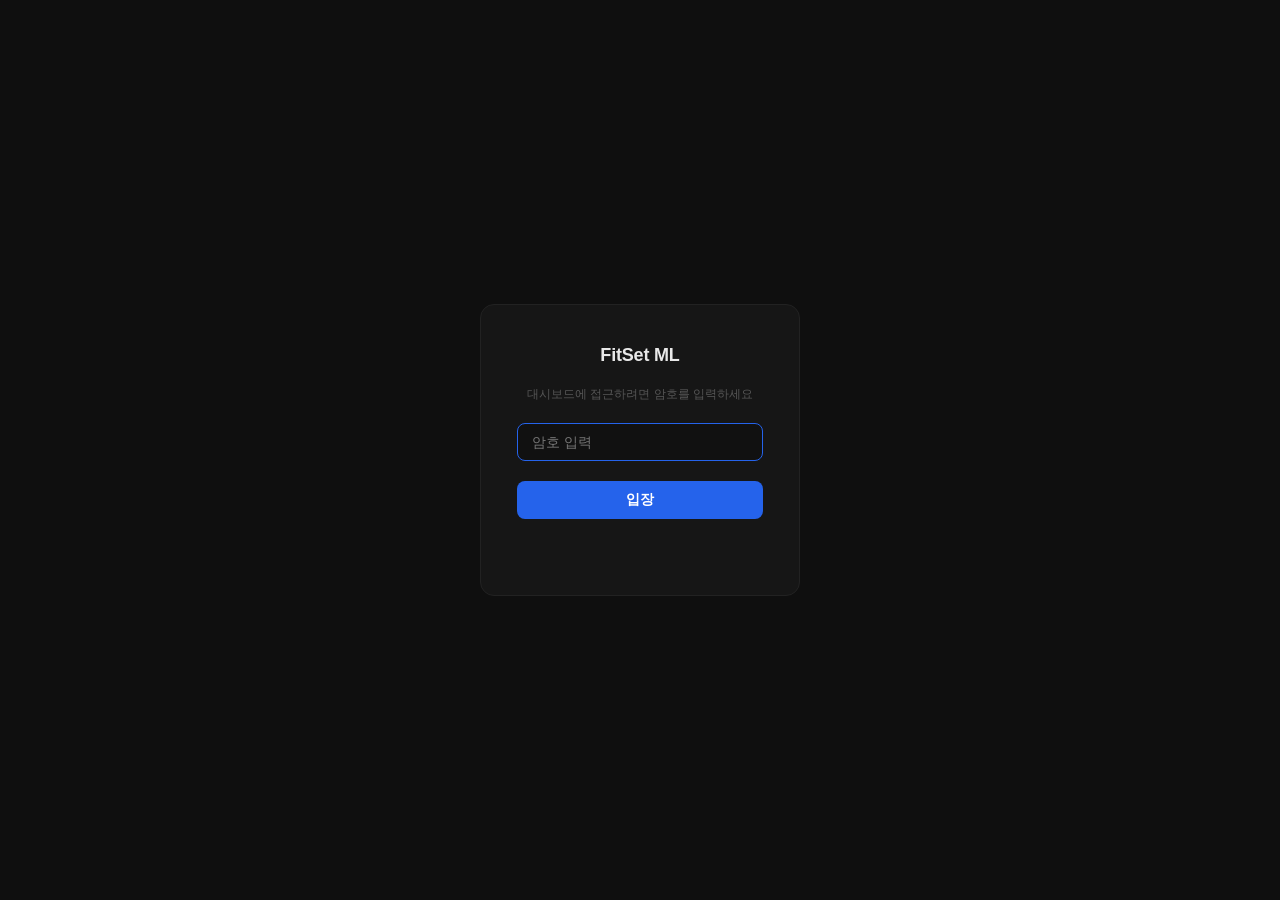
==== static/index.html @ 455b3939 "fix(dashboard): MLflow URL 하드코딩 제거 + 학습 run 딥링크 정확화 (#15) - static/index.html: localhost:5001 하드코딩 →" ====
<!DOCTYPE html>
<html lang="ko">
<head>
  <meta charset="UTF-8" />
  <meta name="viewport" content="width=device-width, initial-scale=1.0" />
  <title>FitSet ML Dashboard</title>
  <style>
    * { box-sizing: border-box; margin: 0; padding: 0; }
    body { font-family: -apple-system, BlinkMacSystemFont, "Segoe UI", sans-serif; background: #0f0f0f; color: #e8e8e8; min-height: 100vh; }

    /* ── 잠금 화면 ── */
    #lockScreen {
      display: flex; align-items: center; justify-content: center;
      min-height: 100vh;
    }
    .lock-card {
      background: #161616; border: 1px solid #222; border-radius: 14px;
      padding: 40px 36px; width: 320px; display: flex; flex-direction: column; gap: 20px;
    }
    .lock-card h2 { font-size: 18px; font-weight: 700; text-align: center; letter-spacing: -.01em; }
    .lock-card p { font-size: 12px; color: #555; text-align: center; }
    .lock-input {
      padding: 10px 14px; background: #111; border: 1px solid #2a2a2a;
      border-radius: 8px; color: #e8e8e8; font-size: 14px; outline: none; width: 100%;
      transition: border-color .12s;
    }
    .lock-input:focus { border-color: #2563eb; }
    .lock-input.error { border-color: #ef4444; animation: shake .25s; }
    @keyframes shake {
      0%,100% { transform: translateX(0); }
      25%      { transform: translateX(-6px); }
      75%      { transform: translateX(6px); }
    }
    .lock-btn {
      padding: 10px; border-radius: 8px; border: none; cursor: pointer;
      background: #2563eb; color: #fff; font-size: 14px; font-weight: 600;
      transition: background .12s; width: 100%;
    }
    .lock-btn:hover { background: #1d4ed8; }
    .lock-error { font-size: 12px; color: #f87171; text-align: center; min-height: 16px; }

    /* ── 메인 ── */
    #appView { display: none; }

    header { padding: 16px 32px; border-bottom: 1px solid #222; display: flex; align-items: center; gap: 16px; }
    header h1 { font-size: 17px; font-weight: 600; }
    .platform-tabs { display: flex; gap: 6px; }
    .platform-tabs button { padding: 5px 14px; border-radius: 6px; border: 1px solid #333; background: transparent; color: #aaa; cursor: pointer; font-size: 13px; }
    .platform-tabs button.active { background: #2563eb; border-color: #2563eb; color: #fff; }
    .mlflow-btn { margin-left: auto; display: flex; align-items: center; gap: 8px; padding: 7px 16px; border-radius: 7px; border: 1px solid #2a2a2a; background: #161616; color: #60a5fa; font-size: 13px; font-weight: 500; text-decoration: none; transition: border-color .12s; }
    .mlflow-btn:hover { border-color: #60a5fa; }
    .mlflow-btn svg { width: 14px; height: 14px; flex-shrink: 0; }

    #mainView { display: grid; grid-template-columns: 1fr 360px; gap: 24px; padding: 24px 32px; max-width: 1400px; }
    section { background: #161616; border: 1px solid #222; border-radius: 10px; padding: 20px; }
    section h2 { font-size: 13px; font-weight: 600; color: #777; margin-bottom: 14px; text-transform: uppercase; letter-spacing: .05em; }
    .file-list { max-height: 500px; overflow-y: auto; display: flex; flex-direction: column; gap: 5px; }
    .file-item { display: flex; align-items: center; gap: 10px; padding: 7px 10px; border-radius: 6px; background: #1a1a1a; border: 1px solid #2a2a2a; cursor: pointer; transition: border-color .12s; }
    .file-item:hover { border-color: #444; }
    .file-item.selected { border-color: #2563eb; background: #0f1d3a; }
    .file-item input[type=checkbox] { accent-color: #2563eb; width: 14px; height: 14px; flex-shrink: 0; }
    .badge { font-size: 11px; padding: 2px 7px; border-radius: 99px; background: #222; color: #888; white-space: nowrap; }
    .badge.trained { background: #14532d; color: #4ade80; }
    .file-name { font-size: 13px; flex: 1; white-space: nowrap; overflow: hidden; text-overflow: ellipsis; }
    .select-count { font-size: 12px; color: #60a5fa; margin-bottom: 8px; }
    .sidebar { display: flex; flex-direction: column; gap: 14px; }
    .form-group { display: flex; flex-direction: column; gap: 5px; }
    .form-group label { font-size: 11px; color: #777; text-transform: uppercase; letter-spacing: .04em; }
    .form-group input { padding: 8px 11px; background: #111; border: 1px solid #2a2a2a; border-radius: 6px; color: #e8e8e8; font-size: 13px; outline: none; }
    .form-group input:focus { border-color: #2563eb; }
    .btn { padding: 9px 14px; border-radius: 7px; border: none; cursor: pointer; font-size: 13px; font-weight: 600; transition: opacity .12s; }
    .btn:disabled { opacity: .35; cursor: default; }
    .btn-primary { background: #2563eb; color: #fff; }
    .btn-primary:hover:not(:disabled) { background: #1d4ed8; }
    .btn-secondary { background: #1a1a1a; border: 1px solid #333; color: #ccc; }
    .btn-secondary:hover:not(:disabled) { border-color: #555; }
    .btn-success { background: #14532d; color: #4ade80; border: 1px solid #166534; }
    .btn-success:hover:not(:disabled) { background: #166534; }
    .progress-box { display: none; background: #0a0a0a; border: 1px solid #222; border-radius: 8px; padding: 14px; }
    .progress-box.visible { display: block; }
    .progress-label { font-size: 12px; color: #888; margin-bottom: 8px; }
    .progress-bar-track { background: #1a1a1a; border-radius: 99px; height: 5px; }
    .progress-bar-fill { background: #2563eb; border-radius: 99px; height: 5px; transition: width .4s; }
    .metrics-grid { display: grid; grid-template-columns: 1fr 1fr; gap: 6px; margin-top: 10px; }
    .metric-box { background: #111; border-radius: 6px; padding: 8px 10px; }
    .metric-box .lbl { font-size: 10px; color: #555; text-transform: uppercase; }
    .metric-box .val { font-size: 16px; font-weight: 700; color: #e8e8e8; margin-top: 1px; }
    .run-link { display: flex; align-items: center; gap: 6px; font-size: 12px; color: #60a5fa; text-decoration: none; margin-top: 10px; padding: 7px 10px; border-radius: 6px; border: 1px solid #1e3a5f; background: #0a1a2e; }
    .run-link:hover { border-color: #60a5fa; }
    .empty { color: #3a3a3a; font-size: 13px; text-align: center; padding: 20px 0; }
  </style>
</head>
<body>

<!-- 잠금 화면 -->
<div id="lockScreen">
  <div class="lock-card">
    <h2>FitSet ML</h2>
    <p>대시보드에 접근하려면 암호를 입력하세요</p>
    <input class="lock-input" id="lockInput" type="password" placeholder="암호 입력"
      onkeydown="if(event.key==='Enter')unlock()" autofocus />
    <button class="lock-btn" onclick="unlock()">입장</button>
    <div class="lock-error" id="lockError"></div>
  </div>
</div>

<!-- 메인 앱 -->
<div id="appView">
  <header>
    <h1>FitSet ML</h1>
    <div class="platform-tabs">
      <button class="active" onclick="setPlatform('ios')">iOS</button>
      <button onclick="setPlatform('android')">Android</button>
    </div>
    <a class="mlflow-btn" id="mlflowHomeBtn" href="#" target="_blank">
      <svg viewBox="0 0 24 24" fill="none" stroke="currentColor" stroke-width="2"><polyline points="22 12 18 12 15 21 9 3 6 12 2 12"/></svg>
      실험 비교 · MLflow
    </a>
  </header>

  <div id="mainView">
    <section>
      <h2>학습 데이터</h2>
      <p class="select-count" id="selectCount">0개 선택됨</p>
      <div class="file-list" id="fileList"><p class="empty">로딩 중...</p></div>
    </section>

    <div class="sidebar">
      <section>
        <h2>학습 설정</h2>
        <div class="form-group">
          <label>Epochs</label>
          <input type="number" id="epochs" value="200" min="1" max="1000" />
        </div>
        <div class="form-group" style="margin-top:10px">
          <label>Learning Rate</label>
          <input type="text" id="lr" value="0.001" />
        </div>
        <div style="display:flex;gap:8px;margin-top:14px">
          <button class="btn btn-primary" id="trainBtn" onclick="startTrain()" style="flex:1">학습 시작</button>
          <button class="btn btn-secondary" onclick="loadFiles()">↻</button>
        </div>
      </section>

      <section>
        <h2>진행 상황</h2>
        <div class="progress-box" id="progressBox">
          <div class="progress-label" id="progressLabel"></div>
          <div class="progress-bar-track"><div class="progress-bar-fill" id="progressFill" style="width:0%"></div></div>
          <div class="metrics-grid" id="metricsGrid"></div>
          <a class="run-link" id="mlflowRunLink" href="#" target="_blank" style="display:none">
            <svg viewBox="0 0 24 24" fill="none" stroke="currentColor" stroke-width="2" style="width:13px;height:13px"><polyline points="22 12 18 12 15 21 9 3 6 12 2 12"/></svg>
            MLflow에서 이 run 보기 →
          </a>
        </div>
        <div id="noProgress" class="empty">학습 이력 없음</div>
      </section>

      <section>
        <h2>배포된 모델</h2>
        <div id="modelInfo"><p class="empty">로딩 중...</p></div>
        <button class="btn btn-success" id="deployBtn" onclick="deployModel()" style="width:100%;margin-top:12px;display:none">이 버전 배포</button>
      </section>
    </div>
  </div>
</div>

<script>
// 대시보드가 열린 호스트 기준으로 같은 서버의 MLflow(:5001)를 가리킨다 (IP/도메인 바뀌어도 자동).
const MLFLOW = location.protocol + '//' + location.hostname + ':5001';
document.getElementById('mlflowHomeBtn').href = MLFLOW;
const PASSWORD = '열려라 참깨';

function unlock() {
  const input = document.getElementById('lockInput');
  const errEl = document.getElementById('lockError');
  if (input.value === PASSWORD) {
    document.getElementById('lockScreen').style.display = 'none';
    document.getElementById('appView').style.display = 'block';
    loadFiles();
    loadModelInfo();
  } else {
    errEl.textContent = '암호가 틀렸습니다';
    input.classList.add('error');
    input.value = '';
    setTimeout(() => { input.classList.remove('error'); errEl.textContent = ''; }, 1000);
  }
}

let platform = 'ios';
let selectedFiles = new Set();
let pollTimer = null;
let currentJobId = null;
let lastVersion = null;

function setPlatform(p) {
  platform = p;
  document.querySelectorAll('.platform-tabs button').forEach(b =>
    b.classList.toggle('active', b.textContent.toLowerCase() === p));
  selectedFiles.clear();
  clearPoll();
  loadFiles();
  loadModelInfo();
}

async function api(method, path, body) {
  const res = await fetch(`/api/v1/${platform}${path}`, {
    method,
    headers: body ? { 'Content-Type': 'application/json' } : {},
    body: body ? JSON.stringify(body) : undefined,
  });
  const data = await res.json();
  if (!res.ok) throw new Error(data.detail || JSON.stringify(data));
  return data;
}

async function loadFiles() {
  const el = document.getElementById('fileList');
  el.innerHTML = '<p class="empty">로딩 중...</p>';
  try {
    const { data } = await api('GET', '/data');
    if (!data.files.length) { el.innerHTML = '<p class="empty">CSV 파일이 없습니다</p>'; return; }
    el.innerHTML = data.files.map(f => `
      <div class="file-item ${selectedFiles.has(f.filename) ? 'selected' : ''}" onclick="toggleFile(this,'${f.filename}')">
        <input type="checkbox" ${selectedFiles.has(f.filename) ? 'checked' : ''} onclick="event.stopPropagation();toggleFile(this.closest('.file-item'),'${f.filename}')"/>
        <span class="file-name">${f.filename}</span>
        <span class="badge">${f.class}</span>
        ${f.trainedInVersion ? `<span class="badge trained">${f.trainedInVersion}</span>` : ''}
      </div>`).join('');
    updateSelectCount();
  } catch(e) { el.innerHTML = `<p class="empty" style="color:#f87171">${e.message}</p>`; }
}

function toggleFile(el, name) {
  if (selectedFiles.has(name)) { selectedFiles.delete(name); el.classList.remove('selected'); el.querySelector('input').checked = false; }
  else { selectedFiles.add(name); el.classList.add('selected'); el.querySelector('input').checked = true; }
  updateSelectCount();
}
function updateSelectCount() {
  document.getElementById('selectCount').textContent = `${selectedFiles.size}개 선택됨`;
}

async function startTrain() {
  if (!selectedFiles.size) { alert('파일을 1개 이상 선택하세요'); return; }
  const btn = document.getElementById('trainBtn');
  btn.disabled = true;
  try {
    const { data } = await api('POST', '/train', {
      files: [...selectedFiles],
      epochs: parseInt(document.getElementById('epochs').value),
      lr: parseFloat(document.getElementById('lr').value),
    });
    currentJobId = data.jobId;
    lastVersion = data.version;
    showProgress(data.version, data.totalEpochs);
    pollStatus();
  } catch(e) { alert(e.message); btn.disabled = false; }
}

function showProgress(version, total) {
  document.getElementById('progressBox').classList.add('visible');
  document.getElementById('noProgress').style.display = 'none';
  document.getElementById('progressLabel').innerHTML = `<b>${version}</b> 학습 중...`;
  document.getElementById('progressFill').style.width = '0%';
  document.getElementById('metricsGrid').innerHTML = '';
  document.getElementById('mlflowRunLink').style.display = 'none';
}

function pollStatus() {
  clearPoll();
  pollTimer = setInterval(async () => {
    try {
      const { data } = await api('GET', `/train/status?jobId=${currentJobId}`);
      const { status, experimentId, epoch, totalEpochs, trainLoss, valLoss, valAccuracy } = data;
      const pct = totalEpochs ? Math.round((epoch / totalEpochs) * 100) : 0;
      document.getElementById('progressFill').style.width = pct + '%';
      document.getElementById('progressLabel').innerHTML =
        `<b>${lastVersion}</b> ${status === 'running' ? `epoch ${epoch}/${totalEpochs}` : status}`;
      document.getElementById('metricsGrid').innerHTML = [
        ['Train Loss', trainLoss?.toFixed(4) ?? '-'],
        ['Val Loss',   valLoss?.toFixed(4)   ?? '-'],
        ['Val Acc',    valAccuracy ? (valAccuracy * 100).toFixed(1) + '%' : '-'],
        ['진행',        pct + '%'],
      ].map(([l,v]) => `<div class="metric-box"><div class="lbl">${l}</div><div class="val">${v}</div></div>`).join('');

      const link = document.getElementById('mlflowRunLink');
      // MLflow 3.x run URL: /#/experiments/{experimentId}/runs/{runId}
      link.href = experimentId
        ? `${MLFLOW}/#/experiments/${experimentId}/runs/${currentJobId}`
        : `${MLFLOW}/#/experiments/0/runs/${currentJobId}`;
      link.style.display = 'flex';

      if (status === 'completed' || status === 'failed') {
        clearPoll();
        document.getElementById('trainBtn').disabled = false;
        if (status === 'completed') {
          document.getElementById('deployBtn').dataset.version = lastVersion;
          document.getElementById('deployBtn').style.removeProperty('display');
          loadFiles();
        }
      }
    } catch(e) { console.error(e); }
  }, 3000);
}
function clearPoll() { if (pollTimer) { clearInterval(pollTimer); pollTimer = null; } }

async function deployModel() {
  const version = document.getElementById('deployBtn').dataset.version;
  if (!confirm(`${version} 배포하시겠습니까?`)) return;
  try { await api('POST', '/deploy', { version }); alert('배포 완료!'); loadModelInfo(); }
  catch(e) { alert(e.message); }
}

async function loadModelInfo() {
  const el = document.getElementById('modelInfo');
  try {
    const { data } = await api('GET', '/model/latest');
    el.innerHTML = `
      <div style="display:flex;flex-direction:column;gap:8px">
        <div style="display:flex;justify-content:space-between;font-size:13px">
          <span style="color:#666">버전</span><span style="font-weight:600">${data.latestVersion}</span>
        </div>
        <div style="font-size:11px;color:#444;word-break:break-all">${data.modelUrl}</div>
      </div>`;
  } catch(e) {
    el.innerHTML = `<p class="empty">${e.message.includes('404') ? '배포된 모델 없음' : e.message}</p>`;
  }
}
</script>
</body>
</html>
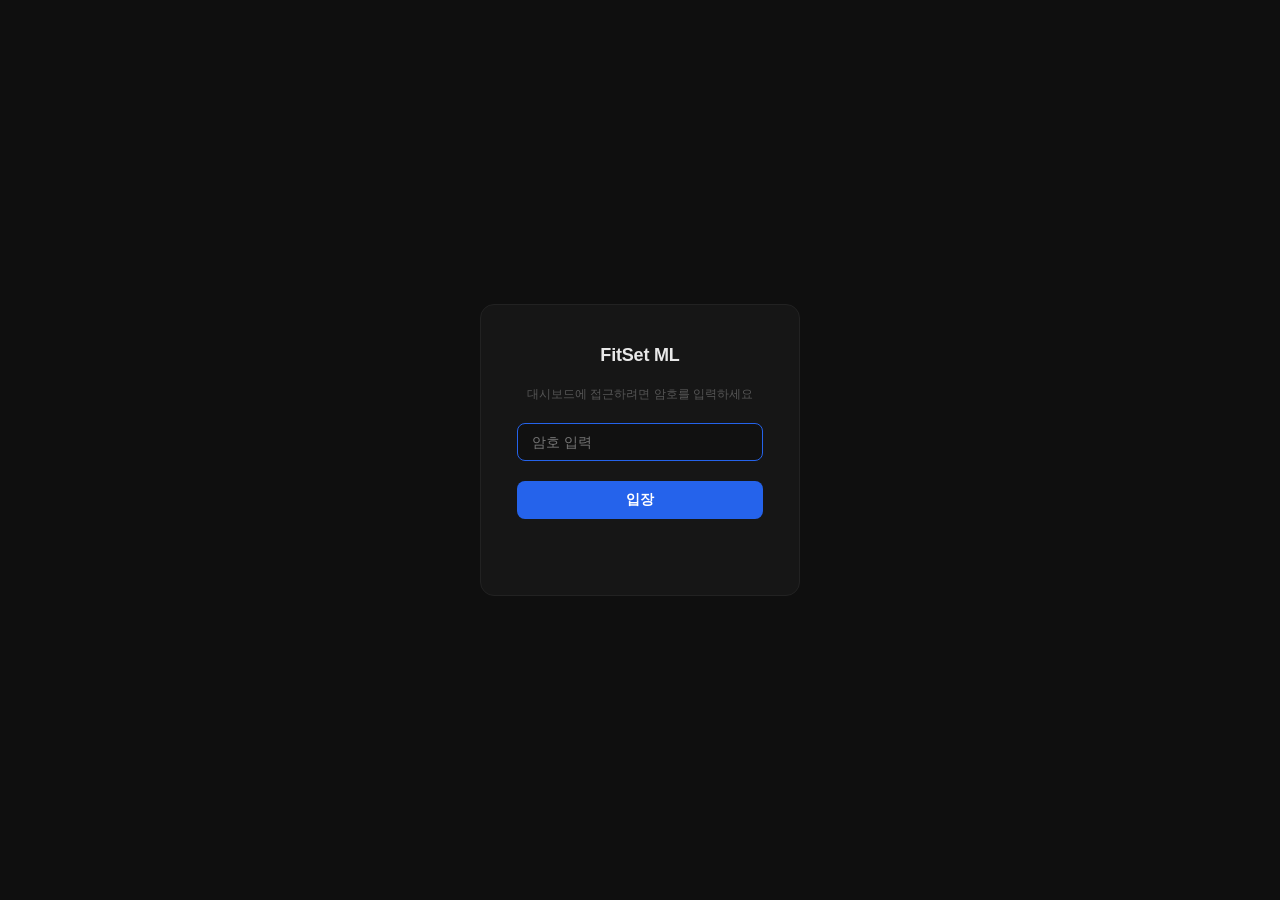
==== commit 18ea510e: "종목 9개 확장 + 도메인 슬라이스 리팩토링 + 대시보드 배포·버전분포 UI (#26) * fix(deploy): CPU 전용 torch로 전환 + 빌드 실패 가드(set -e) " ====
--- a/static/index.html
+++ b/static/index.html
@@ -63,6 +63,11 @@
     .badge.trained { background: #14532d; color: #4ade80; }
     .file-name { font-size: 13px; flex: 1; white-space: nowrap; overflow: hidden; text-overflow: ellipsis; }
     .select-count { font-size: 12px; color: #60a5fa; margin-bottom: 8px; }
+    .list-toolbar { display: flex; align-items: center; gap: 12px; margin-bottom: 10px; }
+    .class-filter { padding: 6px 10px; background: #111; border: 1px solid #2a2a2a; border-radius: 6px; color: #e8e8e8; font-size: 12px; outline: none; }
+    .class-filter:focus { border-color: #2563eb; }
+    .select-all { display: flex; align-items: center; gap: 6px; font-size: 12px; color: #aaa; cursor: pointer; user-select: none; margin-left: auto; }
+    .select-all input[type=checkbox] { accent-color: #2563eb; width: 14px; height: 14px; }
     .sidebar { display: flex; flex-direction: column; gap: 14px; }
     .form-group { display: flex; flex-direction: column; gap: 5px; }
     .form-group label { font-size: 11px; color: #777; text-transform: uppercase; letter-spacing: .04em; }
@@ -88,6 +93,26 @@
     .run-link { display: flex; align-items: center; gap: 6px; font-size: 12px; color: #60a5fa; text-decoration: none; margin-top: 10px; padding: 7px 10px; border-radius: 6px; border: 1px solid #1e3a5f; background: #0a1a2e; }
     .run-link:hover { border-color: #60a5fa; }
     .empty { color: #3a3a3a; font-size: 13px; text-align: center; padding: 20px 0; }
+
+    /* ── 학습 이력 테이블 ── */
+    .runs-table { width: 100%; border-collapse: collapse; font-size: 12px; }
+    .runs-table th { text-align: left; color: #555; font-weight: 500; padding: 6px 8px; border-bottom: 1px solid #222; text-transform: uppercase; font-size: 10px; letter-spacing: .04em; }
+    .runs-table td { padding: 7px 8px; border-bottom: 1px solid #1c1c1c; white-space: nowrap; }
+    .runs-table tr:hover td { background: #1a1a1a; }
+    .badge.deployed { background: #1e3a5f; color: #60a5fa; }
+    .badge.best { background: #422006; color: #fbbf24; }
+    .badge.failed { background: #450a0a; color: #f87171; }
+    .btn-deploy-row { padding: 3px 10px; font-size: 11px; border-radius: 5px; border: 1px solid #166534; background: transparent; color: #4ade80; cursor: pointer; }
+    .btn-deploy-row:hover { background: #14532d; }
+
+    /* ── 버전 분포 ── */
+    .dist-row { display: flex; align-items: center; gap: 8px; font-size: 12px; margin-bottom: 7px; }
+    .dist-version { width: 44px; font-weight: 600; flex-shrink: 0; }
+    .dist-track { flex: 1; background: #1a1a1a; border-radius: 99px; height: 6px; }
+    .dist-fill { background: #2563eb; border-radius: 99px; height: 6px; }
+    .dist-fill.latest { background: #4ade80; }
+    .dist-num { width: 78px; text-align: right; color: #888; font-size: 11px; flex-shrink: 0; }
+    .dist-caption { font-size: 11px; color: #555; margin-top: 10px; }
   </style>
 </head>
 <body>
@@ -121,8 +146,22 @@
   <div id="mainView">
     <section>
       <h2>학습 데이터</h2>
+      <div class="list-toolbar">
+        <select class="class-filter" id="classFilter" onchange="renderFiles()">
+          <option value="">전체 종목</option>
+        </select>
+        <label class="select-all">
+          <input type="checkbox" id="selectAll" onchange="toggleSelectAll(this.checked)" />
+          전체선택
+        </label>
+      </div>
       <p class="select-count" id="selectCount">0개 선택됨</p>
       <div class="file-list" id="fileList"><p class="empty">로딩 중...</p></div>
+    </section>
+
+    <section style="grid-column: 1">
+      <h2>학습 이력 · 배포</h2>
+      <div style="overflow-x:auto" id="runsBox"><p class="empty">로딩 중...</p></div>
     </section>
 
     <div class="sidebar">
@@ -161,6 +200,11 @@
         <div id="modelInfo"><p class="empty">로딩 중...</p></div>
         <button class="btn btn-success" id="deployBtn" onclick="deployModel()" style="width:100%;margin-top:12px;display:none">이 버전 배포</button>
       </section>
+
+      <section>
+        <h2>버전 분포</h2>
+        <div id="versionStats"><p class="empty">로딩 중...</p></div>
+      </section>
     </div>
   </div>
 </div>
@@ -179,6 +223,8 @@
     document.getElementById('appView').style.display = 'block';
     loadFiles();
     loadModelInfo();
+    loadRuns();
+    loadVersionStats();
   } else {
     errEl.textContent = '암호가 틀렸습니다';
     input.classList.add('error');
@@ -192,6 +238,9 @@
 let pollTimer = null;
 let currentJobId = null;
 let lastVersion = null;
+let deployedVersion = null;   // 현재 배포 버전 (loadModelInfo가 채움 — 이력 테이블 배지용)
+let runsData = [];            // GET /runs 결과 캐시 (배포 버전 갱신 시 재렌더용)
+let bestRunId = null;
 
 function setPlatform(p) {
   platform = p;
@@ -201,6 +250,8 @@
   clearPoll();
   loadFiles();
   loadModelInfo();
+  loadRuns();
+  loadVersionStats();
 }
 
 async function api(method, path, body) {
@@ -214,21 +265,49 @@
   return data;
 }
 
+let allFiles = [];
+
 async function loadFiles() {
   const el = document.getElementById('fileList');
   el.innerHTML = '<p class="empty">로딩 중...</p>';
   try {
     const { data } = await api('GET', '/data');
-    if (!data.files.length) { el.innerHTML = '<p class="empty">CSV 파일이 없습니다</p>'; return; }
-    el.innerHTML = data.files.map(f => `
-      <div class="file-item ${selectedFiles.has(f.filename) ? 'selected' : ''}" onclick="toggleFile(this,'${f.filename}')">
-        <input type="checkbox" ${selectedFiles.has(f.filename) ? 'checked' : ''} onclick="event.stopPropagation();toggleFile(this.closest('.file-item'),'${f.filename}')"/>
-        <span class="file-name">${f.filename}</span>
-        <span class="badge">${f.class}</span>
-        ${f.trainedInVersion ? `<span class="badge trained">${f.trainedInVersion}</span>` : ''}
-      </div>`).join('');
-    updateSelectCount();
+    allFiles = data.files;
+    rebuildClassFilter();
+    renderFiles();
   } catch(e) { el.innerHTML = `<p class="empty" style="color:#f87171">${e.message}</p>`; }
+}
+
+// 데이터에 실제로 존재하는 종목으로 필터 옵션을 구성(현재 선택은 유지, 사라진 종목이면 전체로 복귀)
+function rebuildClassFilter() {
+  const sel = document.getElementById('classFilter');
+  const prev = sel.value;
+  const classes = [...new Set(allFiles.map(f => f.class))].sort();
+  sel.innerHTML = '<option value="">전체 종목</option>' +
+    classes.map(c => `<option value="${c}">${c}</option>`).join('');
+  sel.value = classes.includes(prev) ? prev : '';
+}
+
+// 현재 필터가 적용된, 종목별로 정렬된 목록
+function visibleFiles() {
+  const filter = document.getElementById('classFilter').value;
+  return allFiles
+    .filter(f => !filter || f.class === filter)
+    .sort((a, b) => a.class.localeCompare(b.class) || a.filename.localeCompare(b.filename));
+}
+
+function renderFiles() {
+  const el = document.getElementById('fileList');
+  const files = visibleFiles();
+  if (!files.length) { el.innerHTML = '<p class="empty">CSV 파일이 없습니다</p>'; updateSelectCount(); return; }
+  el.innerHTML = files.map(f => `
+    <div class="file-item ${selectedFiles.has(f.filename) ? 'selected' : ''}" onclick="toggleFile(this,'${f.filename}')">
+      <input type="checkbox" ${selectedFiles.has(f.filename) ? 'checked' : ''} onclick="event.stopPropagation();toggleFile(this.closest('.file-item'),'${f.filename}')"/>
+      <span class="file-name">${f.filename}</span>
+      <span class="badge">${f.class}</span>
+      ${f.trainedInVersion ? `<span class="badge trained">${f.trainedInVersion}</span>` : ''}
+    </div>`).join('');
+  updateSelectCount();
 }
 
 function toggleFile(el, name) {
@@ -236,8 +315,19 @@
   else { selectedFiles.add(name); el.classList.add('selected'); el.querySelector('input').checked = true; }
   updateSelectCount();
 }
+
+// 전체선택: 현재 필터로 보이는 파일들만 대상으로 선택/해제
+function toggleSelectAll(checked) {
+  visibleFiles().forEach(f =>
+    checked ? selectedFiles.add(f.filename) : selectedFiles.delete(f.filename));
+  renderFiles();
+}
+
 function updateSelectCount() {
   document.getElementById('selectCount').textContent = `${selectedFiles.size}개 선택됨`;
+  const files = visibleFiles();
+  document.getElementById('selectAll').checked =
+    files.length > 0 && files.every(f => selectedFiles.has(f.filename));
 }
 
 async function startTrain() {
@@ -293,6 +383,7 @@
       if (status === 'completed' || status === 'failed') {
         clearPoll();
         document.getElementById('trainBtn').disabled = false;
+        loadRuns();
         if (status === 'completed') {
           document.getElementById('deployBtn').dataset.version = lastVersion;
           document.getElementById('deployBtn').style.removeProperty('display');
@@ -305,16 +396,26 @@
 function clearPoll() { if (pollTimer) { clearInterval(pollTimer); pollTimer = null; } }
 
 async function deployModel() {
-  const version = document.getElementById('deployBtn').dataset.version;
+  deployVersion(document.getElementById('deployBtn').dataset.version);
+}
+
+// 이력 테이블·완료 배너 공용 배포 액션 — 과거 버전 재배포(롤백)도 이 경로를 쓴다
+async function deployVersion(version) {
   if (!confirm(`${version} 배포하시겠습니까?`)) return;
-  try { await api('POST', '/deploy', { version }); alert('배포 완료!'); loadModelInfo(); }
-  catch(e) { alert(e.message); }
+  try {
+    await api('POST', '/deploy', { version });
+    alert('배포 완료!');
+    loadModelInfo();
+    loadRuns();
+    loadVersionStats();
+  } catch(e) { alert(e.message); }
 }
 
 async function loadModelInfo() {
   const el = document.getElementById('modelInfo');
   try {
     const { data } = await api('GET', '/model/latest');
+    deployedVersion = data.latestVersion;
     el.innerHTML = `
       <div style="display:flex;flex-direction:column;gap:8px">
         <div style="display:flex;justify-content:space-between;font-size:13px">
@@ -323,8 +424,74 @@
         <div style="font-size:11px;color:#444;word-break:break-all">${data.modelUrl}</div>
       </div>`;
   } catch(e) {
+    deployedVersion = null;
     el.innerHTML = `<p class="empty">${e.message.includes('404') ? '배포된 모델 없음' : e.message}</p>`;
   }
+  renderRuns();   // 배포 배지가 최신 배포 버전을 따라가도록 재렌더
+}
+
+// ── 학습 이력 · 선택 배포 ──────────────────────────────────────────────
+
+async function loadRuns() {
+  const el = document.getElementById('runsBox');
+  try {
+    const { data } = await api('GET', '/runs');
+    runsData = data.runs || [];
+    bestRunId = data.bestRunId ?? null;
+    renderRuns();
+  } catch(e) { el.innerHTML = `<p class="empty" style="color:#f87171">${e.message}</p>`; }
+}
+
+function renderRuns() {
+  const el = document.getElementById('runsBox');
+  if (!el) return;
+  if (!runsData.length) { el.innerHTML = '<p class="empty">학습 이력 없음</p>'; return; }
+  el.innerHTML = `
+    <table class="runs-table">
+      <thead><tr>
+        <th>버전</th><th>상태</th><th>Val Acc</th><th>F1</th><th>파일</th><th>시작</th><th>소요</th><th></th>
+      </tr></thead>
+      <tbody>${runsData.map(r => {
+        const acc = r.metrics.valAccuracy != null ? (r.metrics.valAccuracy * 100).toFixed(1) + '%' : '-';
+        const f1  = r.metrics.f1Macro != null ? r.metrics.f1Macro.toFixed(3) : '-';
+        const started = new Date(r.startTime).toLocaleString('ko-KR', { month: '2-digit', day: '2-digit', hour: '2-digit', minute: '2-digit' });
+        const dur = r.duration != null ? `${Math.floor(r.duration / 60)}분 ${r.duration % 60}초` : '-';
+        const statusBadge = r.status === 'FAILED' ? '<span class="badge failed">실패</span>'
+          : r.status === 'RUNNING' ? '<span class="badge">학습 중</span>'
+          : '<span class="badge trained">완료</span>';
+        // 배포 열: 현재 배포 버전이면 배지, 완료된 run이면 배포 버튼(롤백 포함)
+        const action = r.version === deployedVersion ? '<span class="badge deployed">배포됨</span>'
+          : r.status === 'FINISHED' ? `<button class="btn-deploy-row" onclick="deployVersion('${r.version}')">배포</button>`
+          : '';
+        return `<tr>
+          <td><b>${r.version}</b>${r.runId === bestRunId ? ' <span class="badge best">BEST</span>' : ''}</td>
+          <td>${statusBadge}</td>
+          <td>${acc}</td>
+          <td>${f1}</td>
+          <td>${r.params.numFiles ?? '-'}</td>
+          <td style="color:#888">${started}</td>
+          <td style="color:#888">${dur}</td>
+          <td>${action}</td>
+        </tr>`;
+      }).join('')}</tbody>
+    </table>`;
+}
+
+// ── 버전 분포 ──────────────────────────────────────────────────────────
+
+async function loadVersionStats() {
+  const el = document.getElementById('versionStats');
+  try {
+    const { data } = await api('GET', '/model/version-stats');
+    if (!data.stats.length) { el.innerHTML = '<p class="empty">최근 24시간 리포트 없음</p>'; return; }
+    el.innerHTML = data.stats.map(s => `
+      <div class="dist-row">
+        <span class="dist-version">${s.version}</span>
+        <div class="dist-track"><div class="dist-fill ${s.version === data.latestVersion ? 'latest' : ''}" style="width:${Math.round(s.ratio * 100)}%"></div></div>
+        <span class="dist-num">${s.count}건 · ${Math.round(s.ratio * 100)}%</span>
+      </div>`).join('')
+      + `<div class="dist-caption">최근 24시간 폴링 리포트 ${data.totalReports}건 기준 · 초록 = 최신 배포 버전</div>`;
+  } catch(e) { el.innerHTML = `<p class="empty">${e.message}</p>`; }
 }
 </script>
 </body>
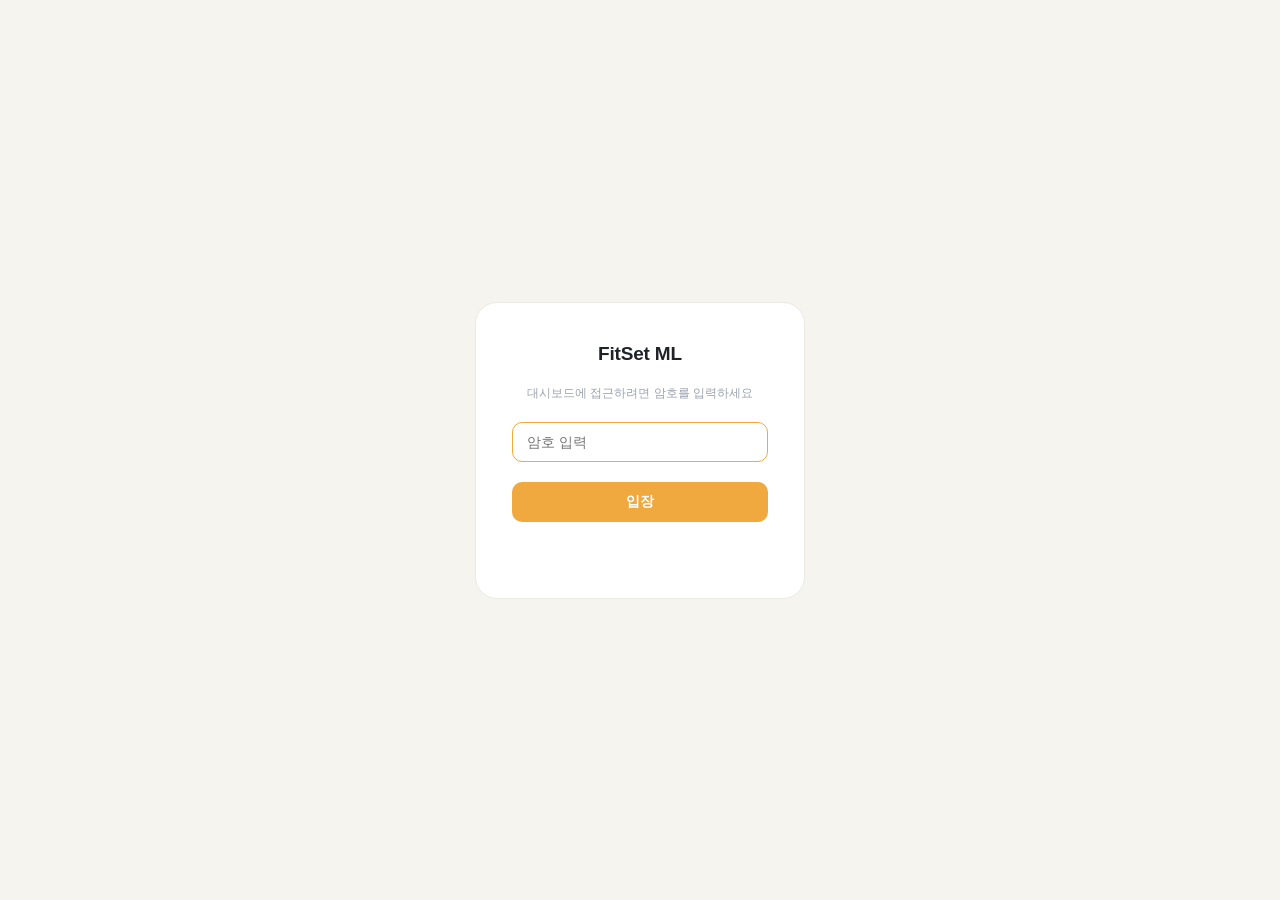
==== commit f16e503e: "feat: 클래스별 F1 로깅 + 파일 센서 통계 모달 + 대시보드 리디자인 + 에러 봉투 통일 (#28) * feat(api): 에러 응답도 봉투 형태로 통일 — 전역 예외 핸들" ====
--- a/static/index.html
+++ b/static/index.html
@@ -6,113 +6,324 @@
   <title>FitSet ML Dashboard</title>
   <style>
     * { box-sizing: border-box; margin: 0; padding: 0; }
-    body { font-family: -apple-system, BlinkMacSystemFont, "Segoe UI", sans-serif; background: #0f0f0f; color: #e8e8e8; min-height: 100vh; }
+    :root {
+      --bg: #F5F4EF;            /* 크림 배경 (관리자 레이아웃 스펙) */
+      --card: #ffffff;
+      --line: #ECEAE2;
+      --orange: #F0A93E;        /* 포인트 컬러 */
+      --orange-deep: #9A6B1F;   /* 링크·강조 텍스트 */
+      --orange-soft: #FBEED7;   /* 연오렌지 배경 */
+      --blue: #2563EB;          /* 데이터 테이블 카드 프라이머리 (테이블 스펙) */
+      --ink: #1F2328;
+      --gray: #6B7280;
+      --gray-light: #9CA3AF;
+      --tline: #E5E7EB;         /* 테이블 구분선 */
+      --green: #16A34A;
+      --red: #DC2626;
+    }
+    body {
+      font-family: "Inter", -apple-system, BlinkMacSystemFont, "Segoe UI", sans-serif;
+      background: var(--bg); color: var(--ink); min-height: 100vh;
+    }
+    button { font-family: inherit; }
 
     /* ── 잠금 화면 ── */
-    #lockScreen {
-      display: flex; align-items: center; justify-content: center;
-      min-height: 100vh;
-    }
+    #lockScreen { display: flex; align-items: center; justify-content: center; min-height: 100vh; }
     .lock-card {
-      background: #161616; border: 1px solid #222; border-radius: 14px;
-      padding: 40px 36px; width: 320px; display: flex; flex-direction: column; gap: 20px;
-    }
-    .lock-card h2 { font-size: 18px; font-weight: 700; text-align: center; letter-spacing: -.01em; }
-    .lock-card p { font-size: 12px; color: #555; text-align: center; }
+      background: var(--card); border: 1px solid var(--line); border-radius: 22px;
+      padding: 40px 36px; width: 330px; display: flex; flex-direction: column; gap: 20px;
+    }
+    .lock-card h2 { font-size: 19px; font-weight: 700; text-align: center; letter-spacing: -.01em; }
+    .lock-card p { font-size: 12px; color: var(--gray-light); text-align: center; }
     .lock-input {
-      padding: 10px 14px; background: #111; border: 1px solid #2a2a2a;
-      border-radius: 8px; color: #e8e8e8; font-size: 14px; outline: none; width: 100%;
+      padding: 11px 14px; background: #fff; border: 1px solid var(--tline);
+      border-radius: 10px; color: var(--ink); font-size: 14px; outline: none; width: 100%;
       transition: border-color .12s;
     }
-    .lock-input:focus { border-color: #2563eb; }
+    .lock-input:focus { border-color: var(--orange); }
     .lock-input.error { border-color: #ef4444; animation: shake .25s; }
-    @keyframes shake {
-      0%,100% { transform: translateX(0); }
-      25%      { transform: translateX(-6px); }
-      75%      { transform: translateX(6px); }
-    }
+    @keyframes shake { 0%,100%{transform:translateX(0)} 25%{transform:translateX(-6px)} 75%{transform:translateX(6px)} }
     .lock-btn {
-      padding: 10px; border-radius: 8px; border: none; cursor: pointer;
-      background: #2563eb; color: #fff; font-size: 14px; font-weight: 600;
-      transition: background .12s; width: 100%;
-    }
-    .lock-btn:hover { background: #1d4ed8; }
-    .lock-error { font-size: 12px; color: #f87171; text-align: center; min-height: 16px; }
+      padding: 11px; border-radius: 10px; border: none; cursor: pointer;
+      background: var(--orange); color: #fff; font-size: 14px; font-weight: 600; width: 100%;
+    }
+    .lock-btn:hover { filter: brightness(.96); }
+    .lock-error { font-size: 12px; color: #ef4444; text-align: center; min-height: 16px; }
+
+    /* ── 셸: 사이드바 + 메인 ── */
+    #appView { display: none; }
+    .shell { display: flex; min-height: 100vh; gap: 22px; padding: 22px; max-width: 1560px; margin: 0 auto; }
+
+    /* ── 사이드바 ── */
+    aside {
+      width: 240px; flex-shrink: 0; background: var(--card); border-radius: 22px;
+      display: flex; flex-direction: column; padding: 22px 16px 16px;
+      position: sticky; top: 22px; height: calc(100vh - 44px); transition: width .18s;
+      position: relative;
+    }
+    .shell.collapsed aside { width: 76px; }
+    .shell.collapsed .side-label, .shell.collapsed .side-search, .shell.collapsed .profile-meta,
+    .shell.collapsed .brand-name, .shell.collapsed .nav-chev, .shell.collapsed .role-pill { display: none; }
+    .brand { display: flex; align-items: center; gap: 10px; padding: 0 8px 18px; }
+    .brand-logo {
+      width: 34px; height: 34px; border-radius: 10px; background: var(--orange);
+      display: flex; align-items: center; justify-content: center; color: #fff; flex-shrink: 0;
+    }
+    .brand-logo svg { width: 18px; height: 18px; }
+    .brand-name { font-size: 17px; font-weight: 800; letter-spacing: -.01em; }
+    .side-search {
+      display: flex; align-items: center; gap: 8px; border: 1px solid var(--tline);
+      border-radius: 999px; padding: 8px 14px; margin: 0 4px 18px; color: var(--gray-light);
+    }
+    .side-search svg { width: 14px; height: 14px; flex-shrink: 0; }
+    .side-search input { border: none; outline: none; font-size: 13px; width: 100%; background: transparent; color: var(--ink); }
+    nav { display: flex; flex-direction: column; gap: 4px; }
+    .nav-item {
+      display: flex; align-items: center; gap: 12px; padding: 10px 12px; border-radius: 11px;
+      font-size: 13.5px; font-weight: 500; color: var(--ink); cursor: pointer; border: none;
+      background: transparent; text-align: left; width: 100%; text-decoration: none;
+    }
+    .nav-item:hover { background: var(--bg); }
+    .nav-item.active { background: var(--orange-soft); color: var(--orange-deep); font-weight: 600; }
+    .nav-item svg { width: 16px; height: 16px; flex-shrink: 0; color: var(--gray); }
+    .nav-item.active svg { color: var(--orange-deep); }
+    .nav-chev { margin-left: auto; color: var(--gray-light) !important; width: 13px !important; height: 13px !important; }
+    .side-bottom { margin-top: auto; border-top: 1px solid var(--line); padding-top: 12px; display: flex; flex-direction: column; gap: 4px; }
+    .profile { display: flex; align-items: center; gap: 10px; padding: 8px 12px 12px; }
+    .avatar {
+      width: 34px; height: 34px; border-radius: 50%; background: var(--orange-soft);
+      color: var(--orange-deep); font-weight: 700; font-size: 14px;
+      display: flex; align-items: center; justify-content: center; flex-shrink: 0;
+    }
+    .profile-meta { display: flex; align-items: center; gap: 8px; min-width: 0; }
+    .profile-meta .name { font-size: 13.5px; font-weight: 600; white-space: nowrap; }
+    .role-pill { font-size: 10.5px; font-weight: 600; background: var(--orange-soft); color: var(--orange-deep); border-radius: 999px; padding: 2px 9px; }
+    .nav-item.logout { color: var(--red); }
+    .nav-item.logout svg { color: var(--red); }
+    .collapse-btn {
+      position: absolute; right: -12px; top: 50%; transform: translateY(-50%);
+      width: 24px; height: 24px; border-radius: 50%; border: 1px solid var(--line);
+      background: var(--card); color: var(--gray); cursor: pointer; font-size: 12px; line-height: 1;
+    }
+    .collapse-btn:hover { color: var(--ink); }
 
     /* ── 메인 ── */
-    #appView { display: none; }
-
-    header { padding: 16px 32px; border-bottom: 1px solid #222; display: flex; align-items: center; gap: 16px; }
-    header h1 { font-size: 17px; font-weight: 600; }
-    .platform-tabs { display: flex; gap: 6px; }
-    .platform-tabs button { padding: 5px 14px; border-radius: 6px; border: 1px solid #333; background: transparent; color: #aaa; cursor: pointer; font-size: 13px; }
-    .platform-tabs button.active { background: #2563eb; border-color: #2563eb; color: #fff; }
-    .mlflow-btn { margin-left: auto; display: flex; align-items: center; gap: 8px; padding: 7px 16px; border-radius: 7px; border: 1px solid #2a2a2a; background: #161616; color: #60a5fa; font-size: 13px; font-weight: 500; text-decoration: none; transition: border-color .12s; }
-    .mlflow-btn:hover { border-color: #60a5fa; }
+    main { flex: 1; min-width: 0; display: flex; flex-direction: column; gap: 22px; }
+    .topbar { display: flex; align-items: center; gap: 16px; }
+    .topbar h1 { font-size: 21px; font-weight: 800; letter-spacing: -.02em; margin-right: 4px; }
+    .platform-tabs { display: flex; gap: 4px; background: var(--card); border-radius: 999px; padding: 4px; }
+    .platform-tabs button {
+      padding: 6px 18px; border-radius: 999px; border: none; background: transparent;
+      color: var(--gray); cursor: pointer; font-size: 13px; font-weight: 600;
+    }
+    .platform-tabs button.active { background: var(--orange); color: #fff; }
+    .mlflow-btn {
+      margin-left: auto; display: flex; align-items: center; gap: 8px; padding: 9px 18px;
+      border-radius: 999px; background: var(--card); color: var(--orange-deep);
+      font-size: 13px; font-weight: 600; text-decoration: none;
+    }
+    .mlflow-btn:hover { background: #fffdf8; }
     .mlflow-btn svg { width: 14px; height: 14px; flex-shrink: 0; }
 
-    #mainView { display: grid; grid-template-columns: 1fr 360px; gap: 24px; padding: 24px 32px; max-width: 1400px; }
-    section { background: #161616; border: 1px solid #222; border-radius: 10px; padding: 20px; }
-    section h2 { font-size: 13px; font-weight: 600; color: #777; margin-bottom: 14px; text-transform: uppercase; letter-spacing: .05em; }
-    .file-list { max-height: 500px; overflow-y: auto; display: flex; flex-direction: column; gap: 5px; }
-    .file-item { display: flex; align-items: center; gap: 10px; padding: 7px 10px; border-radius: 6px; background: #1a1a1a; border: 1px solid #2a2a2a; cursor: pointer; transition: border-color .12s; }
-    .file-item:hover { border-color: #444; }
-    .file-item.selected { border-color: #2563eb; background: #0f1d3a; }
-    .file-item input[type=checkbox] { accent-color: #2563eb; width: 14px; height: 14px; flex-shrink: 0; }
-    .badge { font-size: 11px; padding: 2px 7px; border-radius: 99px; background: #222; color: #888; white-space: nowrap; }
-    .badge.trained { background: #14532d; color: #4ade80; }
-    .file-name { font-size: 13px; flex: 1; white-space: nowrap; overflow: hidden; text-overflow: ellipsis; }
-    .select-count { font-size: 12px; color: #60a5fa; margin-bottom: 8px; }
-    .list-toolbar { display: flex; align-items: center; gap: 12px; margin-bottom: 10px; }
-    .class-filter { padding: 6px 10px; background: #111; border: 1px solid #2a2a2a; border-radius: 6px; color: #e8e8e8; font-size: 12px; outline: none; }
-    .class-filter:focus { border-color: #2563eb; }
-    .select-all { display: flex; align-items: center; gap: 6px; font-size: 12px; color: #aaa; cursor: pointer; user-select: none; margin-left: auto; }
-    .select-all input[type=checkbox] { accent-color: #2563eb; width: 14px; height: 14px; }
-    .sidebar { display: flex; flex-direction: column; gap: 14px; }
-    .form-group { display: flex; flex-direction: column; gap: 5px; }
-    .form-group label { font-size: 11px; color: #777; text-transform: uppercase; letter-spacing: .04em; }
-    .form-group input { padding: 8px 11px; background: #111; border: 1px solid #2a2a2a; border-radius: 6px; color: #e8e8e8; font-size: 13px; outline: none; }
-    .form-group input:focus { border-color: #2563eb; }
-    .btn { padding: 9px 14px; border-radius: 7px; border: none; cursor: pointer; font-size: 13px; font-weight: 600; transition: opacity .12s; }
+    .grid { display: grid; grid-template-columns: repeat(3, 1fr); gap: 22px; }
+    .card { background: var(--card); border-radius: 22px; padding: 24px; min-width: 0; }
+    .card h2 { font-size: 15px; font-weight: 700; letter-spacing: -.01em; }
+    .card-head { display: flex; align-items: center; justify-content: space-between; margin-bottom: 16px; }
+    .orange-link {
+      display: inline-flex; align-items: center; gap: 6px; color: var(--orange-deep);
+      font-size: 13px; font-weight: 600; text-decoration: none; margin-top: auto; cursor: pointer;
+      background: none; border: none; padding: 0;
+    }
+    .orange-link:hover { text-decoration: underline; }
+    .empty { color: #B8B4A8; font-size: 13px; text-align: center; padding: 20px 0; }
+
+    /* ── KPI 카드 ── */
+    .kpi { display: flex; flex-direction: column; gap: 10px; min-height: 210px; }
+    .kpi .big {
+      font-size: 62px; font-weight: 800; letter-spacing: -.03em; line-height: 1.05;
+      display: flex; align-items: baseline; gap: 10px;
+    }
+    .kpi .big .arrow-up { color: var(--green); }
+    .kpi .big .arrow-up svg { width: 26px; height: 26px; }
+    .kpi .sub { font-size: 13px; color: var(--gray); }
+    .kpi.center { align-items: center; text-align: center; }
+    .gauge-wrap { position: relative; width: 190px; margin: 4px auto 0; }
+    .gauge-wrap svg { display: block; width: 100%; }
+    .gauge-num {
+      position: absolute; left: 0; right: 0; bottom: 4px; font-size: 34px; font-weight: 800; letter-spacing: -.02em;
+    }
+    .gauge-status { font-size: 12px; color: var(--gray); min-height: 16px; }
+    .metrics-grid { display: grid; grid-template-columns: repeat(3, 1fr); gap: 8px; width: 100%; margin-top: 8px; }
+    .metric-box { background: var(--bg); border-radius: 12px; padding: 8px 10px; text-align: center; }
+    .metric-box .lbl { font-size: 10px; color: var(--gray-light); text-transform: uppercase; letter-spacing: .04em; }
+    .metric-box .val { font-size: 15px; font-weight: 700; margin-top: 2px; }
+
+    /* ── 데이터 테이블 카드 (테이블 스펙: 회백/블루 계열) ── */
+    .table-card { grid-column: 1 / -1; padding: 24px 24px 16px; }
+    .table-toolbar { display: flex; align-items: center; gap: 10px; margin-bottom: 18px; }
+    .icon-btn {
+      width: 38px; height: 38px; border-radius: 8px; border: 1px solid var(--tline);
+      background: #fff; color: var(--gray); cursor: pointer;
+      display: flex; align-items: center; justify-content: center; flex-shrink: 0;
+    }
+    .icon-btn:hover { border-color: var(--gray-light); color: var(--ink); }
+    .icon-btn svg { width: 15px; height: 15px; }
+    .search-box {
+      display: flex; align-items: center; gap: 9px; border: 1px solid var(--tline);
+      border-radius: 8px; padding: 0 13px; height: 38px; width: 500px; max-width: 45%;
+      color: var(--gray-light); background: #fff;
+    }
+    .search-box svg { width: 14px; height: 14px; flex-shrink: 0; }
+    .search-box input { border: none; outline: none; font-size: 13px; width: 100%; color: var(--ink); background: transparent; }
+    .class-filter {
+      height: 38px; padding: 0 12px; background: #fff; border: 1px solid var(--tline);
+      border-radius: 8px; color: var(--ink); font-size: 13px; outline: none; display: none;
+    }
+    .class-filter.open { display: block; }
+    .select-count { font-size: 12.5px; color: var(--blue); font-weight: 600; margin-left: 4px; }
+    .btn-blue {
+      margin-left: auto; height: 38px; padding: 0 18px; border-radius: 8px; border: none;
+      background: var(--blue); color: #fff; font-size: 13.5px; font-weight: 600; cursor: pointer;
+      display: flex; align-items: center; gap: 7px;
+    }
+    .btn-blue:hover { background: #1D4ED8; }
+
+    .table-wrap { position: relative; overflow-x: auto; }
+    .data-table { width: 100%; border-collapse: collapse; }
+    .data-table thead th {
+      font-size: 12px; color: var(--gray); font-weight: 600; text-transform: uppercase;
+      letter-spacing: .05em; text-align: left; padding: 10px 12px; border-bottom: 1px solid var(--tline);
+      white-space: nowrap; user-select: none;
+    }
+    .data-table thead th.sortable { cursor: pointer; }
+    .data-table thead th.sortable:hover { color: var(--ink); }
+    .sort-ic { display: inline-block; margin-left: 4px; color: var(--gray-light); font-size: 10px; }
+    th.sorted .sort-ic { color: var(--blue); }
+    .data-table tbody td { padding: 20px 12px; border-bottom: 1px solid var(--tline); vertical-align: middle; }
+    .data-table tbody tr { transition: background .1s; cursor: pointer; }
+    .data-table tbody tr:hover { background: #F9FAFB; }
+    .data-table tbody tr.selected { background: #EFF6FF; }
+    .data-table input[type=checkbox] {
+      appearance: none; width: 18px; height: 18px; border: 1.5px solid #D1D5DB; border-radius: 50%;
+      cursor: pointer; position: relative; vertical-align: middle; background: #fff; flex-shrink: 0;
+    }
+    .data-table input[type=checkbox]:checked { background: var(--blue); border-color: var(--blue); }
+    .data-table input[type=checkbox]:checked::after {
+      content: ""; position: absolute; left: 5.5px; top: 2.5px; width: 4px; height: 8px;
+      border: solid #fff; border-width: 0 2px 2px 0; transform: rotate(45deg);
+    }
+    .row-num { color: var(--gray-light); font-size: 13px; }
+    .cell-name .nm { font-weight: 600; font-size: 14px; color: var(--ink); }
+    .cell-name .id { font-size: 12px; color: var(--gray-light); margin-top: 3px; }
+    .cell-desc { color: var(--gray); font-size: 13px; max-width: 260px;
+      display: -webkit-box; -webkit-line-clamp: 2; -webkit-box-orient: vertical; overflow: hidden; }
+    .pill { display: inline-block; font-size: 12px; font-weight: 600; border-radius: 999px; padding: 5px 12px; white-space: nowrap; }
+    .pill.class  { background: #EDE9FE; color: #7C3AED; }   /* 종목: 연보라/보라 */
+    .pill.trained{ background: #DCFCE7; color: #15803D; }   /* 학습됨: 연녹/녹 */
+    .pill.idle   { background: #F3F4F6; color: #6B7280; }   /* 미학습: 연회/회 */
+    .pill.pending{ background: #FCE7F3; color: #DC2626; }   /* 업로드 대기: 연분홍/빨강 */
+    .cell-right { text-align: right; }
+    .cell-right .v { font-size: 14px; font-weight: 500; }
+    .cell-right .u { font-size: 11.5px; color: var(--gray-light); margin-top: 3px; }
+    .stats-btn {
+      width: 30px; height: 30px; border-radius: 8px; border: 1px solid var(--tline);
+      background: #fff; color: var(--gray); cursor: pointer;
+      display: inline-flex; align-items: center; justify-content: center;
+    }
+    .stats-btn:hover { border-color: var(--blue); color: var(--blue); }
+    .stats-btn svg { width: 13px; height: 13px; }
+    .table-fade {
+      position: absolute; left: 0; right: 0; bottom: 0; height: 64px; pointer-events: none;
+      background: linear-gradient(to bottom, rgba(255,255,255,0), #fff); display: none;
+    }
+    .table-fade.visible { display: block; }
+
+    /* 페이지네이션 바 */
+    .pagi { display: flex; align-items: center; gap: 14px; padding: 14px 4px 4px; font-size: 13px; color: var(--gray); }
+    .pagi .range { margin-right: auto; }
+    .pagi select {
+      border: 1px solid var(--tline); border-radius: 8px; padding: 6px 8px; font-size: 13px;
+      color: var(--ink); background: #fff; outline: none;
+    }
+    .pagi .pg-btn {
+      width: 34px; height: 34px; border-radius: 8px; border: 1px solid var(--tline); background: #fff;
+      color: var(--gray); cursor: pointer; font-size: 14px;
+    }
+    .pagi .pg-btn:hover:not(:disabled) { border-color: var(--gray-light); color: var(--ink); }
+    .pagi .pg-btn:disabled { opacity: .35; cursor: default; }
+
+    /* ── 학습 이력 ── */
+    .runs-card { grid-column: 1 / 3; }
+    .runs-table { width: 100%; border-collapse: collapse; font-size: 13px; }
+    .runs-table th {
+      text-align: left; color: var(--gray); font-weight: 600; padding: 9px 10px;
+      border-bottom: 1px solid var(--tline); text-transform: uppercase; font-size: 11px; letter-spacing: .05em;
+    }
+    .runs-table td { padding: 12px 10px; border-bottom: 1px solid #F3F2EC; white-space: nowrap; }
+    .runs-table tr:hover td { background: #FCFBF7; }
+    .btn-deploy-row {
+      padding: 4px 12px; font-size: 12px; border-radius: 999px; border: 1px solid var(--orange);
+      background: transparent; color: var(--orange-deep); cursor: pointer; font-weight: 600;
+    }
+    .btn-deploy-row:hover { background: var(--orange-soft); }
+    .pill.deployed { background: var(--orange-soft); color: var(--orange-deep); }
+    .pill.best { background: #FEF3C7; color: #B45309; }
+    .pill.failed { background: #FEE2E2; color: #DC2626; }
+
+    /* ── 우측 스택: 학습 설정 / 배포된 모델 ── */
+    .side-stack { display: flex; flex-direction: column; gap: 22px; }
+    .form-group { display: flex; flex-direction: column; gap: 6px; }
+    .form-group label { font-size: 11px; color: var(--gray); text-transform: uppercase; letter-spacing: .04em; font-weight: 600; }
+    .form-group input {
+      padding: 10px 12px; background: #fff; border: 1px solid var(--tline); border-radius: 10px;
+      color: var(--ink); font-size: 13.5px; outline: none;
+    }
+    .form-group input:focus { border-color: var(--orange); }
+    .btn {
+      padding: 10px 16px; border-radius: 10px; border: none; cursor: pointer;
+      font-size: 13.5px; font-weight: 600; transition: opacity .12s;
+    }
     .btn:disabled { opacity: .35; cursor: default; }
-    .btn-primary { background: #2563eb; color: #fff; }
-    .btn-primary:hover:not(:disabled) { background: #1d4ed8; }
-    .btn-secondary { background: #1a1a1a; border: 1px solid #333; color: #ccc; }
-    .btn-secondary:hover:not(:disabled) { border-color: #555; }
-    .btn-success { background: #14532d; color: #4ade80; border: 1px solid #166534; }
-    .btn-success:hover:not(:disabled) { background: #166534; }
-    .progress-box { display: none; background: #0a0a0a; border: 1px solid #222; border-radius: 8px; padding: 14px; }
-    .progress-box.visible { display: block; }
-    .progress-label { font-size: 12px; color: #888; margin-bottom: 8px; }
-    .progress-bar-track { background: #1a1a1a; border-radius: 99px; height: 5px; }
-    .progress-bar-fill { background: #2563eb; border-radius: 99px; height: 5px; transition: width .4s; }
-    .metrics-grid { display: grid; grid-template-columns: 1fr 1fr; gap: 6px; margin-top: 10px; }
-    .metric-box { background: #111; border-radius: 6px; padding: 8px 10px; }
-    .metric-box .lbl { font-size: 10px; color: #555; text-transform: uppercase; }
-    .metric-box .val { font-size: 16px; font-weight: 700; color: #e8e8e8; margin-top: 1px; }
-    .run-link { display: flex; align-items: center; gap: 6px; font-size: 12px; color: #60a5fa; text-decoration: none; margin-top: 10px; padding: 7px 10px; border-radius: 6px; border: 1px solid #1e3a5f; background: #0a1a2e; }
-    .run-link:hover { border-color: #60a5fa; }
-    .empty { color: #3a3a3a; font-size: 13px; text-align: center; padding: 20px 0; }
-
-    /* ── 학습 이력 테이블 ── */
-    .runs-table { width: 100%; border-collapse: collapse; font-size: 12px; }
-    .runs-table th { text-align: left; color: #555; font-weight: 500; padding: 6px 8px; border-bottom: 1px solid #222; text-transform: uppercase; font-size: 10px; letter-spacing: .04em; }
-    .runs-table td { padding: 7px 8px; border-bottom: 1px solid #1c1c1c; white-space: nowrap; }
-    .runs-table tr:hover td { background: #1a1a1a; }
-    .badge.deployed { background: #1e3a5f; color: #60a5fa; }
-    .badge.best { background: #422006; color: #fbbf24; }
-    .badge.failed { background: #450a0a; color: #f87171; }
-    .btn-deploy-row { padding: 3px 10px; font-size: 11px; border-radius: 5px; border: 1px solid #166534; background: transparent; color: #4ade80; cursor: pointer; }
-    .btn-deploy-row:hover { background: #14532d; }
-
-    /* ── 버전 분포 ── */
-    .dist-row { display: flex; align-items: center; gap: 8px; font-size: 12px; margin-bottom: 7px; }
-    .dist-version { width: 44px; font-weight: 600; flex-shrink: 0; }
-    .dist-track { flex: 1; background: #1a1a1a; border-radius: 99px; height: 6px; }
-    .dist-fill { background: #2563eb; border-radius: 99px; height: 6px; }
-    .dist-fill.latest { background: #4ade80; }
-    .dist-num { width: 78px; text-align: right; color: #888; font-size: 11px; flex-shrink: 0; }
-    .dist-caption { font-size: 11px; color: #555; margin-top: 10px; }
+    .btn-primary { background: var(--orange); color: #fff; }
+    .btn-primary:hover:not(:disabled) { filter: brightness(.96); }
+    .btn-secondary { background: #fff; border: 1px solid var(--tline); color: var(--gray); }
+    .btn-secondary:hover:not(:disabled) { border-color: var(--gray-light); color: var(--ink); }
+    .deployed-version { font-size: 34px; font-weight: 800; color: var(--orange-deep); letter-spacing: -.02em; }
+    .deployed-url { font-size: 11px; color: var(--gray-light); word-break: break-all; margin-top: 6px; }
+
+    /* ── 버전 분포: 오렌지 그라데이션 가로 막대 랭킹 ── */
+    .version-card { grid-column: 1 / -1; }
+    .dist-row { display: flex; align-items: center; gap: 12px; margin-bottom: 10px; }
+    .dist-bar {
+      height: 34px; border-radius: 9px; background: linear-gradient(90deg, #F0A93E, #F7CE85);
+      display: flex; align-items: center; padding: 0 12px; min-width: 64px;
+      color: #6b4a12; font-weight: 700; font-size: 12.5px; white-space: nowrap;
+    }
+    .dist-bar.latest { background: linear-gradient(90deg, #E08F13, #F0A93E); color: #fff; }
+    .dist-num { color: var(--gray); font-size: 12.5px; white-space: nowrap; }
+    .dist-caption { font-size: 12px; color: var(--gray-light); margin-top: 12px; }
+
+    /* ── 파일 통계 모달 ── */
+    .modal-backdrop { display: none; position: fixed; inset: 0; background: rgba(31,35,40,.4); z-index: 50; align-items: center; justify-content: center; }
+    .modal-backdrop.visible { display: flex; }
+    .modal {
+      background: var(--card); border-radius: 20px; width: 500px; max-width: calc(100vw - 40px);
+      max-height: calc(100vh - 80px); overflow-y: auto; padding: 26px;
+    }
+    .modal-head { display: flex; align-items: flex-start; gap: 10px; margin-bottom: 4px; }
+    .modal-head h3 { font-size: 15px; font-weight: 700; word-break: break-all; flex: 1; }
+    .modal-close { background: none; border: none; color: var(--gray-light); font-size: 18px; cursor: pointer; line-height: 1; padding: 2px; }
+    .modal-close:hover { color: var(--ink); }
+    .modal-sub { font-size: 12px; color: var(--gray); margin-bottom: 16px; }
+    .modal-sub .warn { color: #B45309; }
+    .stats-table { width: 100%; border-collapse: collapse; font-size: 13px; }
+    .stats-table th {
+      text-align: right; color: var(--gray); font-weight: 600; padding: 8px; border-bottom: 1px solid var(--tline);
+      text-transform: uppercase; font-size: 10.5px; letter-spacing: .05em;
+    }
+    .stats-table th:first-child, .stats-table td:first-child { text-align: left; }
+    .stats-table td { padding: 8px; border-bottom: 1px solid #F3F2EC; text-align: right; font-variant-numeric: tabular-nums; }
+    .stats-table td:first-child { font-weight: 600; }
   </style>
 </head>
 <body>
@@ -131,81 +342,205 @@
 
 <!-- 메인 앱 -->
 <div id="appView">
-  <header>
-    <h1>FitSet ML</h1>
-    <div class="platform-tabs">
-      <button class="active" onclick="setPlatform('ios')">iOS</button>
-      <button onclick="setPlatform('android')">Android</button>
+<div class="shell" id="shell">
+
+  <!-- 사이드바 -->
+  <aside>
+    <div class="brand">
+      <div class="brand-logo">
+        <svg viewBox="0 0 24 24" fill="none" stroke="currentColor" stroke-width="2.2" stroke-linecap="round"><path d="M6.5 6.5v11M17.5 6.5v11M3 9v6M21 9v6M6.5 12h11"/></svg>
+      </div>
+      <span class="brand-name">FitSet ML</span>
     </div>
-    <a class="mlflow-btn" id="mlflowHomeBtn" href="#" target="_blank">
-      <svg viewBox="0 0 24 24" fill="none" stroke="currentColor" stroke-width="2"><polyline points="22 12 18 12 15 21 9 3 6 12 2 12"/></svg>
-      실험 비교 · MLflow
-    </a>
-  </header>
-
-  <div id="mainView">
-    <section>
-      <h2>학습 데이터</h2>
-      <div class="list-toolbar">
-        <select class="class-filter" id="classFilter" onchange="renderFiles()">
-          <option value="">전체 종목</option>
-        </select>
-        <label class="select-all">
-          <input type="checkbox" id="selectAll" onchange="toggleSelectAll(this.checked)" />
-          전체선택
-        </label>
+    <div class="side-search">
+      <svg viewBox="0 0 24 24" fill="none" stroke="currentColor" stroke-width="2"><circle cx="11" cy="11" r="7"/><line x1="21" y1="21" x2="16.5" y2="16.5"/></svg>
+      <input placeholder="Search..." oninput="sideSearch(this.value)" />
+    </div>
+    <nav>
+      <a class="nav-item active" href="#" onclick="navTo(event, this, 'top')">
+        <svg viewBox="0 0 24 24" fill="none" stroke="currentColor" stroke-width="2"><rect x="3" y="3" width="8" height="8" rx="2"/><rect x="13" y="3" width="8" height="8" rx="2"/><rect x="3" y="13" width="8" height="8" rx="2"/><rect x="13" y="13" width="8" height="8" rx="2"/></svg>
+        <span class="side-label">대시보드</span>
+      </a>
+      <a class="nav-item" href="#" onclick="navTo(event, this, 'dataSection')">
+        <svg viewBox="0 0 24 24" fill="none" stroke="currentColor" stroke-width="2"><ellipse cx="12" cy="5" rx="8" ry="3"/><path d="M4 5v14c0 1.7 3.6 3 8 3s8-1.3 8-3V5"/><path d="M4 12c0 1.7 3.6 3 8 3s8-1.3 8-3"/></svg>
+        <span class="side-label">학습 데이터</span>
+        <svg class="nav-chev" viewBox="0 0 24 24" fill="none" stroke="currentColor" stroke-width="2"><polyline points="9 6 15 12 9 18"/></svg>
+      </a>
+      <a class="nav-item" href="#" onclick="navTo(event, this, 'runsSection')">
+        <svg viewBox="0 0 24 24" fill="none" stroke="currentColor" stroke-width="2"><polyline points="22 12 18 12 15 21 9 3 6 12 2 12"/></svg>
+        <span class="side-label">학습 이력</span>
+      </a>
+      <a class="nav-item" href="#" onclick="navTo(event, this, 'progressCard')">
+        <svg viewBox="0 0 24 24" fill="none" stroke="currentColor" stroke-width="2"><circle cx="12" cy="12" r="9"/><polyline points="12 7 12 12 15.5 14"/></svg>
+        <span class="side-label">진행 상황</span>
+      </a>
+      <a class="nav-item" href="#" onclick="navTo(event, this, 'deploySection')">
+        <svg viewBox="0 0 24 24" fill="none" stroke="currentColor" stroke-width="2"><path d="M12 2 19 6v6c0 5-3 8-7 10-4-2-7-5-7-10V6z"/></svg>
+        <span class="side-label">배포</span>
+      </a>
+      <a class="nav-item" href="#" onclick="navTo(event, this, 'versionSection')">
+        <svg viewBox="0 0 24 24" fill="none" stroke="currentColor" stroke-width="2"><line x1="4" y1="19" x2="20" y2="19"/><rect x="5" y="11" width="3" height="8"/><rect x="10.5" y="6" width="3" height="13"/><rect x="16" y="14" width="3" height="5"/></svg>
+        <span class="side-label">버전 분포</span>
+        <svg class="nav-chev" viewBox="0 0 24 24" fill="none" stroke="currentColor" stroke-width="2"><polyline points="9 6 15 12 9 18"/></svg>
+      </a>
+      <a class="nav-item" href="#" id="navMlflow" target="_blank">
+        <svg viewBox="0 0 24 24" fill="none" stroke="currentColor" stroke-width="2"><path d="M18 13v6H5V6h6"/><polyline points="14 3 21 3 21 10"/><line x1="10" y1="14" x2="21" y2="3"/></svg>
+        <span class="side-label">MLflow</span>
+      </a>
+    </nav>
+    <div class="side-bottom">
+      <div class="profile">
+        <div class="avatar">J</div>
+        <div class="profile-meta">
+          <span class="name">juhan</span>
+          <span class="role-pill">Admin</span>
+        </div>
       </div>
-      <p class="select-count" id="selectCount">0개 선택됨</p>
-      <div class="file-list" id="fileList"><p class="empty">로딩 중...</p></div>
-    </section>
-
-    <section style="grid-column: 1">
-      <h2>학습 이력 · 배포</h2>
-      <div style="overflow-x:auto" id="runsBox"><p class="empty">로딩 중...</p></div>
-    </section>
-
-    <div class="sidebar">
-      <section>
-        <h2>학습 설정</h2>
-        <div class="form-group">
-          <label>Epochs</label>
-          <input type="number" id="epochs" value="200" min="1" max="1000" />
+      <a class="nav-item" href="#" onclick="navTo(event, this, 'settingsSection')">
+        <svg viewBox="0 0 24 24" fill="none" stroke="currentColor" stroke-width="2"><circle cx="12" cy="12" r="3"/><path d="M19.4 15a1.7 1.7 0 0 0 .3 1.9l.1.1a2 2 0 1 1-2.8 2.8l-.1-.1a1.7 1.7 0 0 0-1.9-.3 1.7 1.7 0 0 0-1 1.5V21a2 2 0 1 1-4 0v-.1a1.7 1.7 0 0 0-1-1.6 1.7 1.7 0 0 0-1.9.3l-.1.1a2 2 0 1 1-2.8-2.8l.1-.1a1.7 1.7 0 0 0 .3-1.9 1.7 1.7 0 0 0-1.5-1H3a2 2 0 1 1 0-4h.1a1.7 1.7 0 0 0 1.6-1 1.7 1.7 0 0 0-.3-1.9l-.1-.1a2 2 0 1 1 2.8-2.8l.1.1a1.7 1.7 0 0 0 1.9.3h0a1.7 1.7 0 0 0 1-1.5V3a2 2 0 1 1 4 0v.1a1.7 1.7 0 0 0 1 1.5 1.7 1.7 0 0 0 1.9-.3l.1-.1a2 2 0 1 1 2.8 2.8l-.1.1a1.7 1.7 0 0 0-.3 1.9v0a1.7 1.7 0 0 0 1.5 1H21a2 2 0 1 1 0 4h-.1a1.7 1.7 0 0 0-1.5 1z"/></svg>
+        <span class="side-label">Settings</span>
+      </a>
+      <button class="nav-item logout" onclick="location.reload()">
+        <svg viewBox="0 0 24 24" fill="none" stroke="currentColor" stroke-width="2"><path d="M9 21H5a2 2 0 0 1-2-2V5a2 2 0 0 1 2-2h4"/><polyline points="16 17 21 12 16 7"/><line x1="21" y1="12" x2="9" y2="12"/></svg>
+        <span class="side-label">Log out</span>
+      </button>
+    </div>
+    <button class="collapse-btn" onclick="toggleSidebar()" id="collapseBtn">&lt;</button>
+  </aside>
+
+  <!-- 메인 -->
+  <main id="top">
+    <div class="topbar">
+      <h1>대시보드</h1>
+      <div class="platform-tabs">
+        <button class="active" onclick="setPlatform('ios')">iOS</button>
+        <button onclick="setPlatform('android')">Android</button>
+      </div>
+      <a class="mlflow-btn" id="mlflowHomeBtn" href="#" target="_blank">
+        <svg viewBox="0 0 24 24" fill="none" stroke="currentColor" stroke-width="2"><polyline points="22 12 18 12 15 21 9 3 6 12 2 12"/></svg>
+        실험 비교 · MLflow
+      </a>
+    </div>
+
+    <div class="grid">
+
+      <!-- 1행: KPI ─────────────────────────────────────── -->
+      <section class="card kpi">
+        <h2>학습 데이터</h2>
+        <div class="big" id="kpiFileCount">-</div>
+        <div class="sub" id="kpiFileSub">등록된 CSV 파일</div>
+        <button class="orange-link" onclick="document.getElementById('dataSection').scrollIntoView({behavior:'smooth'})">학습 데이터 보기 <span>&rarr;</span></button>
+      </section>
+
+      <section class="card kpi">
+        <h2>Best Val Acc</h2>
+        <div class="big"><span id="kpiBestAcc">-</span>
+          <span class="arrow-up" id="kpiAccArrow" style="display:none">
+            <svg viewBox="0 0 24 24" fill="none" stroke="currentColor" stroke-width="2.5"><line x1="12" y1="19" x2="12" y2="5"/><polyline points="5 12 12 5 19 12"/></svg>
+          </span>
         </div>
-        <div class="form-group" style="margin-top:10px">
-          <label>Learning Rate</label>
-          <input type="text" id="lr" value="0.001" />
+        <div class="sub" id="kpiAccSub">완료된 학습 없음</div>
+        <a class="orange-link" id="kpiMlflowLink" href="#" target="_blank">실험 비교 · MLflow <span>&rarr;</span></a>
+      </section>
+
+      <!-- 진행 상황: 반원 게이지 -->
+      <section class="card kpi center" id="progressCard">
+        <h2>학습 진행률</h2>
+        <div class="gauge-wrap">
+          <svg viewBox="0 0 200 110">
+            <path d="M 16 100 A 84 84 0 0 1 184 100" fill="none" stroke="#F1EEE6" stroke-width="15" stroke-linecap="round"/>
+            <path d="M 16 100 A 84 84 0 0 1 184 100" fill="none" stroke="#F0A93E" stroke-width="15" stroke-linecap="round"
+                  id="gaugeFill" stroke-dasharray="264" stroke-dashoffset="264"/>
+          </svg>
+          <div class="gauge-num" id="gaugeNum">0%</div>
         </div>
-        <div style="display:flex;gap:8px;margin-top:14px">
-          <button class="btn btn-primary" id="trainBtn" onclick="startTrain()" style="flex:1">학습 시작</button>
-          <button class="btn btn-secondary" onclick="loadFiles()">↻</button>
+        <div class="gauge-status" id="progressLabel">학습 이력 없음</div>
+        <div class="metrics-grid" id="metricsGrid">
+          <div class="metric-box"><div class="lbl">Train Loss</div><div class="val">-</div></div>
+          <div class="metric-box"><div class="lbl">Val Loss</div><div class="val">-</div></div>
+          <div class="metric-box"><div class="lbl">Val Acc</div><div class="val">-</div></div>
         </div>
+        <a class="orange-link" id="mlflowRunLink" href="#" target="_blank" style="display:none">MLflow에서 이 run 보기 <span>&rarr;</span></a>
       </section>
 
-      <section>
-        <h2>진행 상황</h2>
-        <div class="progress-box" id="progressBox">
-          <div class="progress-label" id="progressLabel"></div>
-          <div class="progress-bar-track"><div class="progress-bar-fill" id="progressFill" style="width:0%"></div></div>
-          <div class="metrics-grid" id="metricsGrid"></div>
-          <a class="run-link" id="mlflowRunLink" href="#" target="_blank" style="display:none">
-            <svg viewBox="0 0 24 24" fill="none" stroke="currentColor" stroke-width="2" style="width:13px;height:13px"><polyline points="22 12 18 12 15 21 9 3 6 12 2 12"/></svg>
-            MLflow에서 이 run 보기 →
-          </a>
+      <!-- 2행: 학습 데이터 테이블 (테이블 카드 스펙) ─────── -->
+      <section class="card table-card" id="dataSection">
+        <div class="card-head" style="margin-bottom:14px">
+          <h2>학습 데이터</h2>
+          <span class="select-count" id="selectCount">0개 선택됨</span>
         </div>
-        <div id="noProgress" class="empty">학습 이력 없음</div>
+        <div class="table-toolbar">
+          <button class="icon-btn" title="종목 필터" onclick="toggleClassFilter()">
+            <svg viewBox="0 0 24 24" fill="none" stroke="currentColor" stroke-width="2"><polygon points="22 3 2 3 10 12.5 10 19 14 21 14 12.5 22 3"/></svg>
+          </button>
+          <select class="class-filter" id="classFilter" onchange="filterChanged()">
+            <option value="">전체 종목</option>
+          </select>
+          <div class="search-box">
+            <svg viewBox="0 0 24 24" fill="none" stroke="currentColor" stroke-width="2"><circle cx="11" cy="11" r="7"/><line x1="21" y1="21" x2="16.5" y2="16.5"/></svg>
+            <input id="searchInput" placeholder="Search..." oninput="filterChanged()" />
+          </div>
+          <button class="btn-blue" onclick="loadFiles()">
+            <svg viewBox="0 0 24 24" fill="none" stroke="currentColor" stroke-width="2" style="width:13px;height:13px"><polyline points="23 4 23 10 17 10"/><path d="M20.5 15a9 9 0 1 1-2-9.4L23 10"/></svg>
+            새로고침
+          </button>
+        </div>
+        <div class="table-wrap">
+          <div id="fileList"><p class="empty">로딩 중...</p></div>
+          <div class="table-fade" id="tableFade"></div>
+        </div>
+        <div class="pagi" id="pagiBar"></div>
       </section>
 
-      <section>
-        <h2>배포된 모델</h2>
-        <div id="modelInfo"><p class="empty">로딩 중...</p></div>
-        <button class="btn btn-success" id="deployBtn" onclick="deployModel()" style="width:100%;margin-top:12px;display:none">이 버전 배포</button>
+      <!-- 3행: 학습 이력(넓게) + 설정/배포 스택 ─────────── -->
+      <section class="card runs-card" id="runsSection">
+        <div class="card-head"><h2>학습 이력 · 배포</h2></div>
+        <div style="overflow-x:auto" id="runsBox"><p class="empty">로딩 중...</p></div>
       </section>
 
-      <section>
-        <h2>버전 분포</h2>
+      <div class="side-stack">
+        <section class="card" id="settingsSection" style="display:flex;flex-direction:column;gap:12px">
+          <h2>학습 설정</h2>
+          <div class="form-group">
+            <label>Epochs</label>
+            <input type="number" id="epochs" value="200" min="1" max="1000" />
+          </div>
+          <div class="form-group">
+            <label>Learning Rate</label>
+            <input type="text" id="lr" value="0.001" />
+          </div>
+          <div style="display:flex;gap:8px;margin-top:4px">
+            <button class="btn btn-primary" id="trainBtn" onclick="startTrain()" style="flex:1">학습 시작</button>
+          </div>
+        </section>
+
+        <section class="card" id="deploySection">
+          <div class="card-head"><h2>배포된 모델</h2></div>
+          <div id="modelInfo"><p class="empty">로딩 중...</p></div>
+          <button class="btn btn-primary" id="deployBtn" onclick="deployModel()" style="width:100%;margin-top:14px;display:none">이 버전 배포</button>
+        </section>
+      </div>
+
+      <!-- 4행: 버전 분포(가로 막대 랭킹) ─────────────────── -->
+      <section class="card version-card" id="versionSection">
+        <div class="card-head"><h2>버전 분포</h2></div>
         <div id="versionStats"><p class="empty">로딩 중...</p></div>
       </section>
+
     </div>
+  </main>
+</div>
+</div>
+
+<!-- 파일 통계 모달 -->
+<div class="modal-backdrop" id="statsModal" onclick="if(event.target===this)closeStats()">
+  <div class="modal">
+    <div class="modal-head">
+      <h3 id="statsTitle"></h3>
+      <button class="modal-close" onclick="closeStats()">✕</button>
+    </div>
+    <div class="modal-sub" id="statsSub"></div>
+    <div id="statsBody"></div>
   </div>
 </div>
 
@@ -213,6 +548,8 @@
 // 대시보드가 열린 호스트 기준으로 같은 서버의 MLflow(:5001)를 가리킨다 (IP/도메인 바뀌어도 자동).
 const MLFLOW = location.protocol + '//' + location.hostname + ':5001';
 document.getElementById('mlflowHomeBtn').href = MLFLOW;
+document.getElementById('navMlflow').href = MLFLOW;
+document.getElementById('kpiMlflowLink').href = MLFLOW;
 const PASSWORD = '열려라 참깨';
 
 function unlock() {
@@ -233,6 +570,24 @@
   }
 }
 
+// ── 사이드바 ───────────────────────────────────────────────────────────
+function toggleSidebar() {
+  const c = document.getElementById('shell').classList.toggle('collapsed');
+  document.getElementById('collapseBtn').textContent = c ? '>' : '<';
+}
+function navTo(event, el, id) {
+  event.preventDefault();
+  document.querySelectorAll('nav .nav-item').forEach(n => n.classList.remove('active'));
+  el.classList.add('active');
+  document.getElementById(id).scrollIntoView({ behavior: 'smooth' });
+}
+function sideSearch(q) {
+  // 사이드바 검색 = 테이블 검색과 동일한 상태를 공유
+  document.getElementById('searchInput').value = q;
+  filterChanged();
+  if (q) document.getElementById('dataSection').scrollIntoView({ behavior: 'smooth' });
+}
+
 let platform = 'ios';
 let selectedFiles = new Set();
 let pollTimer = null;
@@ -247,6 +602,7 @@
   document.querySelectorAll('.platform-tabs button').forEach(b =>
     b.classList.toggle('active', b.textContent.toLowerCase() === p));
   selectedFiles.clear();
+  page = 1;
   clearPoll();
   loadFiles();
   loadModelInfo();
@@ -261,11 +617,16 @@
     body: body ? JSON.stringify(body) : undefined,
   });
   const data = await res.json();
-  if (!res.ok) throw new Error(data.detail || JSON.stringify(data));
+  if (!res.ok) throw new Error(data.message || data.detail || JSON.stringify(data));
   return data;
 }
 
+// ── 학습 데이터 테이블 ─────────────────────────────────────────────────
 let allFiles = [];
+let page = 1;
+let rowsPerPage = 10;
+let sortKey = null;      // 'filename' | 'class' | 'collectedAt'
+let sortDir = 1;         // 1 asc, -1 desc
 
 async function loadFiles() {
   const el = document.getElementById('fileList');
@@ -275,7 +636,8 @@
     allFiles = data.files;
     rebuildClassFilter();
     renderFiles();
-  } catch(e) { el.innerHTML = `<p class="empty" style="color:#f87171">${e.message}</p>`; }
+    renderKpis();
+  } catch(e) { el.innerHTML = `<p class="empty" style="color:#DC2626">${e.message}</p>`; }
 }
 
 // 데이터에 실제로 존재하는 종목으로 필터 옵션을 구성(현재 선택은 유지, 사라진 종목이면 전체로 복귀)
@@ -288,25 +650,106 @@
   sel.value = classes.includes(prev) ? prev : '';
 }
 
-// 현재 필터가 적용된, 종목별로 정렬된 목록
+function toggleClassFilter() { document.getElementById('classFilter').classList.toggle('open'); }
+function filterChanged() { page = 1; renderFiles(); }
+
+// 현재 필터·검색·정렬이 적용된 목록 (페이지네이션 이전)
 function visibleFiles() {
   const filter = document.getElementById('classFilter').value;
-  return allFiles
+  const q = document.getElementById('searchInput').value.trim().toLowerCase();
+  let files = allFiles
     .filter(f => !filter || f.class === filter)
-    .sort((a, b) => a.class.localeCompare(b.class) || a.filename.localeCompare(b.filename));
+    .filter(f => !q || f.filename.toLowerCase().includes(q) || (f.deviceId ?? '').toLowerCase().includes(q));
+  if (sortKey) {
+    files = [...files].sort((a, b) => sortDir * String(a[sortKey] ?? '').localeCompare(String(b[sortKey] ?? '')));
+  } else {
+    files = [...files].sort((a, b) => a.class.localeCompare(b.class) || a.filename.localeCompare(b.filename));
+  }
+  return files;
+}
+
+function setSort(key) {
+  if (sortKey === key) { sortDir = -sortDir; } else { sortKey = key; sortDir = 1; }
+  renderFiles();
+}
+
+function fmtDate(iso) {
+  if (!iso) return '-';
+  const d = new Date(iso);
+  if (isNaN(d)) return iso;
+  return d.toLocaleString('ko-KR', { year: '2-digit', month: '2-digit', day: '2-digit', hour: '2-digit', minute: '2-digit' });
+}
+
+function statusPill(f) {
+  if (f.uploaded === false) return '<span class="pill pending">업로드 대기</span>';
+  if (f.trainedInVersion)   return `<span class="pill trained">${f.trainedInVersion} 학습됨</span>`;
+  return '<span class="pill idle">미학습</span>';
+}
+
+function sortIc(key) {
+  if (sortKey !== key) return '<span class="sort-ic">↕</span>';
+  return `<span class="sort-ic">${sortDir === 1 ? '▲' : '▼'}</span>`;
 }
 
 function renderFiles() {
   const el = document.getElementById('fileList');
   const files = visibleFiles();
-  if (!files.length) { el.innerHTML = '<p class="empty">CSV 파일이 없습니다</p>'; updateSelectCount(); return; }
-  el.innerHTML = files.map(f => `
-    <div class="file-item ${selectedFiles.has(f.filename) ? 'selected' : ''}" onclick="toggleFile(this,'${f.filename}')">
-      <input type="checkbox" ${selectedFiles.has(f.filename) ? 'checked' : ''} onclick="event.stopPropagation();toggleFile(this.closest('.file-item'),'${f.filename}')"/>
-      <span class="file-name">${f.filename}</span>
-      <span class="badge">${f.class}</span>
-      ${f.trainedInVersion ? `<span class="badge trained">${f.trainedInVersion}</span>` : ''}
-    </div>`).join('');
+  const pages = Math.max(1, Math.ceil(files.length / rowsPerPage));
+  if (page > pages) page = pages;
+  const start = (page - 1) * rowsPerPage;
+  const slice = files.slice(start, start + rowsPerPage);
+
+  if (!files.length) {
+    el.innerHTML = '<p class="empty">CSV 파일이 없습니다</p>';
+    document.getElementById('tableFade').classList.remove('visible');
+    document.getElementById('pagiBar').innerHTML = '';
+    updateSelectCount();
+    return;
+  }
+
+  el.innerHTML = `
+    <table class="data-table">
+      <thead><tr>
+        <th style="width:36px"><input type="checkbox" id="selectAll" onclick="toggleSelectAll(this.checked)" /></th>
+        <th style="width:44px">#</th>
+        <th class="sortable ${sortKey==='filename'?'sorted':''}" onclick="setSort('filename')">파일명 ${sortIc('filename')}</th>
+        <th class="sortable ${sortKey==='class'?'sorted':''}" onclick="setSort('class')">종목 ${sortIc('class')}</th>
+        <th>상태</th>
+        <th class="sortable cell-right ${sortKey==='collectedAt'?'sorted':''}" onclick="setSort('collectedAt')" style="text-align:right">수집일시 ${sortIc('collectedAt')}</th>
+        <th style="width:52px;text-align:center">통계</th>
+      </tr></thead>
+      <tbody>
+        ${slice.map((f, i) => `
+        <tr class="${selectedFiles.has(f.filename) ? 'selected' : ''}" onclick="toggleFile(this,'${f.filename}')">
+          <td><input type="checkbox" ${selectedFiles.has(f.filename) ? 'checked' : ''}
+                onclick="event.stopPropagation();toggleFile(this.closest('tr'),'${f.filename}')"/></td>
+          <td class="row-num">${start + i + 1}</td>
+          <td class="cell-name"><div class="nm">${f.filename}</div><div class="id">${f.deviceId ?? '-'}</div></td>
+          <td><span class="pill class">${f.class}</span></td>
+          <td>${statusPill(f)}</td>
+          <td class="cell-right"><div class="v">${fmtDate(f.collectedAt)}</div></td>
+          <td style="text-align:center">
+            <button class="stats-btn" title="센서 통계 보기" onclick="event.stopPropagation();openStats('${f.filename}')">
+              <svg viewBox="0 0 24 24" fill="none" stroke="currentColor" stroke-width="2"><line x1="18" y1="20" x2="18" y2="10"/><line x1="12" y1="20" x2="12" y2="4"/><line x1="6" y1="20" x2="6" y2="14"/></svg>
+            </button>
+          </td>
+        </tr>`).join('')}
+      </tbody>
+    </table>`;
+
+  // 마지막 페이지가 아니면 아래로 페이드아웃(다음 페이지가 이어지는 느낌)
+  document.getElementById('tableFade').classList.toggle('visible', page < pages);
+
+  document.getElementById('pagiBar').innerHTML = `
+    <span class="range">${start + 1}-${start + slice.length} of ${files.length}</span>
+    <span>Rows per page:</span>
+    <select onchange="rowsPerPage=parseInt(this.value);page=1;renderFiles()">
+      ${[10, 25, 50].map(n => `<option value="${n}" ${n === rowsPerPage ? 'selected' : ''}>${n}</option>`).join('')}
+    </select>
+    <button class="pg-btn" onclick="page--;renderFiles()" ${page <= 1 ? 'disabled' : ''}>‹</button>
+    <button class="pg-btn" onclick="page++;renderFiles()" ${page >= pages ? 'disabled' : ''}>›</button>
+    <span>${page}/${pages}</span>`;
+
   updateSelectCount();
 }
 
@@ -316,7 +759,7 @@
   updateSelectCount();
 }
 
-// 전체선택: 현재 필터로 보이는 파일들만 대상으로 선택/해제
+// 전체선택: 현재 필터·검색으로 보이는 파일들(모든 페이지)을 선택/해제
 function toggleSelectAll(checked) {
   visibleFiles().forEach(f =>
     checked ? selectedFiles.add(f.filename) : selectedFiles.delete(f.filename));
@@ -326,10 +769,32 @@
 function updateSelectCount() {
   document.getElementById('selectCount').textContent = `${selectedFiles.size}개 선택됨`;
   const files = visibleFiles();
-  document.getElementById('selectAll').checked =
-    files.length > 0 && files.every(f => selectedFiles.has(f.filename));
-}
-
+  const all = document.getElementById('selectAll');
+  if (all) all.checked = files.length > 0 && files.every(f => selectedFiles.has(f.filename));
+}
+
+// ── KPI ────────────────────────────────────────────────────────────────
+function renderKpis() {
+  document.getElementById('kpiFileCount').textContent = allFiles.length;
+  const untrained = allFiles.filter(f => !f.trainedInVersion).length;
+  document.getElementById('kpiFileSub').textContent = `등록된 CSV 파일 · 미학습 ${untrained}개`;
+}
+
+function renderBestAcc() {
+  const done = runsData.filter(r => r.status === 'FINISHED' && r.metrics.valAccuracy != null);
+  if (!done.length) {
+    document.getElementById('kpiBestAcc').textContent = '-';
+    document.getElementById('kpiAccArrow').style.display = 'none';
+    document.getElementById('kpiAccSub').textContent = '완료된 학습 없음';
+    return;
+  }
+  const best = Math.max(...done.map(r => r.metrics.valAccuracy));
+  document.getElementById('kpiBestAcc').textContent = (best * 100).toFixed(1) + '%';
+  document.getElementById('kpiAccArrow').style.display = 'inline-flex';
+  document.getElementById('kpiAccSub').textContent = `완료된 학습 ${done.length}회 중 최고 검증 정확도`;
+}
+
+// ── 학습 ───────────────────────────────────────────────────────────────
 async function startTrain() {
   if (!selectedFiles.size) { alert('파일을 1개 이상 선택하세요'); return; }
   const btn = document.getElementById('trainBtn');
@@ -347,12 +812,18 @@
   } catch(e) { alert(e.message); btn.disabled = false; }
 }
 
+const GAUGE_LEN = 264;   // 반원 호 길이 (stroke-dasharray 기준)
+function setGauge(pct) {
+  document.getElementById('gaugeFill').setAttribute('stroke-dashoffset', GAUGE_LEN * (1 - pct / 100));
+  document.getElementById('gaugeNum').textContent = pct + '%';
+}
+
 function showProgress(version, total) {
-  document.getElementById('progressBox').classList.add('visible');
-  document.getElementById('noProgress').style.display = 'none';
+  setGauge(0);
   document.getElementById('progressLabel').innerHTML = `<b>${version}</b> 학습 중...`;
-  document.getElementById('progressFill').style.width = '0%';
-  document.getElementById('metricsGrid').innerHTML = '';
+  document.getElementById('metricsGrid').innerHTML = [
+    ['Train Loss', '-'], ['Val Loss', '-'], ['Val Acc', '-'],
+  ].map(([l,v]) => `<div class="metric-box"><div class="lbl">${l}</div><div class="val">${v}</div></div>`).join('');
   document.getElementById('mlflowRunLink').style.display = 'none';
 }
 
@@ -363,14 +834,13 @@
       const { data } = await api('GET', `/train/status?jobId=${currentJobId}`);
       const { status, experimentId, epoch, totalEpochs, trainLoss, valLoss, valAccuracy } = data;
       const pct = totalEpochs ? Math.round((epoch / totalEpochs) * 100) : 0;
-      document.getElementById('progressFill').style.width = pct + '%';
+      setGauge(pct);
       document.getElementById('progressLabel').innerHTML =
         `<b>${lastVersion}</b> ${status === 'running' ? `epoch ${epoch}/${totalEpochs}` : status}`;
       document.getElementById('metricsGrid').innerHTML = [
         ['Train Loss', trainLoss?.toFixed(4) ?? '-'],
         ['Val Loss',   valLoss?.toFixed(4)   ?? '-'],
         ['Val Acc',    valAccuracy ? (valAccuracy * 100).toFixed(1) + '%' : '-'],
-        ['진행',        pct + '%'],
       ].map(([l,v]) => `<div class="metric-box"><div class="lbl">${l}</div><div class="val">${v}</div></div>`).join('');
 
       const link = document.getElementById('mlflowRunLink');
@@ -378,7 +848,7 @@
       link.href = experimentId
         ? `${MLFLOW}/#/experiments/${experimentId}/runs/${currentJobId}`
         : `${MLFLOW}/#/experiments/0/runs/${currentJobId}`;
-      link.style.display = 'flex';
+      link.style.display = 'inline-flex';
 
       if (status === 'completed' || status === 'failed') {
         clearPoll();
@@ -395,6 +865,7 @@
 }
 function clearPoll() { if (pollTimer) { clearInterval(pollTimer); pollTimer = null; } }
 
+// ── 배포 ───────────────────────────────────────────────────────────────
 async function deployModel() {
   deployVersion(document.getElementById('deployBtn').dataset.version);
 }
@@ -417,12 +888,8 @@
     const { data } = await api('GET', '/model/latest');
     deployedVersion = data.latestVersion;
     el.innerHTML = `
-      <div style="display:flex;flex-direction:column;gap:8px">
-        <div style="display:flex;justify-content:space-between;font-size:13px">
-          <span style="color:#666">버전</span><span style="font-weight:600">${data.latestVersion}</span>
-        </div>
-        <div style="font-size:11px;color:#444;word-break:break-all">${data.modelUrl}</div>
-      </div>`;
+      <div class="deployed-version">${data.latestVersion}</div>
+      <div class="deployed-url">${data.modelUrl}</div>`;
   } catch(e) {
     deployedVersion = null;
     el.innerHTML = `<p class="empty">${e.message.includes('404') ? '배포된 모델 없음' : e.message}</p>`;
@@ -430,8 +897,44 @@
   renderRuns();   // 배포 배지가 최신 배포 버전을 따라가도록 재렌더
 }
 
+// ── 파일 통계 모달 ─────────────────────────────────────────────────────
+const CHANNEL_UNITS = { ax: 'm/s²', ay: 'm/s²', az: 'm/s²', gx: 'rad/s', gy: 'rad/s', gz: 'rad/s' };
+
+async function openStats(filename) {
+  const modal = document.getElementById('statsModal');
+  document.getElementById('statsTitle').textContent = filename;
+  document.getElementById('statsSub').textContent = '';
+  document.getElementById('statsBody').innerHTML = '<p class="empty">로딩 중...</p>';
+  modal.classList.add('visible');
+  try {
+    const { data } = await api('GET', `/data/stats?filename=${encodeURIComponent(filename)}`);
+    document.getElementById('statsSub').innerHTML =
+      `${data.class} · ${data.durationSeconds}초 · ${data.usedRows.toLocaleString()}/${data.totalRows.toLocaleString()} 샘플 사용 · `
+      + (data.trimApplied
+          ? `앞뒤 ${data.trimSeconds}초 제외`
+          : `<span class="warn">파일이 짧아 전체 구간으로 계산됨</span>`);
+    document.getElementById('statsBody').innerHTML = `
+      <table class="stats-table">
+        <thead><tr><th>채널</th><th>평균</th><th>최소</th><th>최대</th><th>표준편차</th></tr></thead>
+        <tbody>
+          ${data.channels.map(c => `<tr>
+            <td>${c.channel} <span style="color:#9CA3AF;font-weight:400">${CHANNEL_UNITS[c.channel] ?? ''}</span></td>
+            <td>${c.mean.toFixed(3)}</td>
+            <td>${c.min.toFixed(3)}</td>
+            <td>${c.max.toFixed(3)}</td>
+            <td>${c.std.toFixed(3)}</td>
+          </tr>`).join('')}
+        </tbody>
+      </table>`;
+  } catch(e) {
+    document.getElementById('statsBody').innerHTML = `<p class="empty" style="color:#DC2626">${e.message}</p>`;
+  }
+}
+
+function closeStats() { document.getElementById('statsModal').classList.remove('visible'); }
+document.addEventListener('keydown', e => { if (e.key === 'Escape') closeStats(); });
+
 // ── 학습 이력 · 선택 배포 ──────────────────────────────────────────────
-
 async function loadRuns() {
   const el = document.getElementById('runsBox');
   try {
@@ -439,7 +942,8 @@
     runsData = data.runs || [];
     bestRunId = data.bestRunId ?? null;
     renderRuns();
-  } catch(e) { el.innerHTML = `<p class="empty" style="color:#f87171">${e.message}</p>`; }
+    renderBestAcc();
+  } catch(e) { el.innerHTML = `<p class="empty" style="color:#DC2626">${e.message}</p>`; }
 }
 
 function renderRuns() {
@@ -456,41 +960,41 @@
         const f1  = r.metrics.f1Macro != null ? r.metrics.f1Macro.toFixed(3) : '-';
         const started = new Date(r.startTime).toLocaleString('ko-KR', { month: '2-digit', day: '2-digit', hour: '2-digit', minute: '2-digit' });
         const dur = r.duration != null ? `${Math.floor(r.duration / 60)}분 ${r.duration % 60}초` : '-';
-        const statusBadge = r.status === 'FAILED' ? '<span class="badge failed">실패</span>'
-          : r.status === 'RUNNING' ? '<span class="badge">학습 중</span>'
-          : '<span class="badge trained">완료</span>';
+        const statusBadge = r.status === 'FAILED' ? '<span class="pill failed">실패</span>'
+          : r.status === 'RUNNING' ? '<span class="pill idle">학습 중</span>'
+          : '<span class="pill trained">완료</span>';
         // 배포 열: 현재 배포 버전이면 배지, 완료된 run이면 배포 버튼(롤백 포함)
-        const action = r.version === deployedVersion ? '<span class="badge deployed">배포됨</span>'
+        const action = r.version === deployedVersion ? '<span class="pill deployed">배포됨</span>'
           : r.status === 'FINISHED' ? `<button class="btn-deploy-row" onclick="deployVersion('${r.version}')">배포</button>`
           : '';
         return `<tr>
-          <td><b>${r.version}</b>${r.runId === bestRunId ? ' <span class="badge best">BEST</span>' : ''}</td>
+          <td><b>${r.version}</b>${r.runId === bestRunId ? ' <span class="pill best">BEST</span>' : ''}</td>
           <td>${statusBadge}</td>
           <td>${acc}</td>
           <td>${f1}</td>
           <td>${r.params.numFiles ?? '-'}</td>
-          <td style="color:#888">${started}</td>
-          <td style="color:#888">${dur}</td>
+          <td style="color:#9CA3AF">${started}</td>
+          <td style="color:#9CA3AF">${dur}</td>
           <td>${action}</td>
         </tr>`;
       }).join('')}</tbody>
     </table>`;
 }
 
-// ── 버전 분포 ──────────────────────────────────────────────────────────
-
+// ── 버전 분포 (오렌지 가로 막대 랭킹) ──────────────────────────────────
 async function loadVersionStats() {
   const el = document.getElementById('versionStats');
   try {
     const { data } = await api('GET', '/model/version-stats');
     if (!data.stats.length) { el.innerHTML = '<p class="empty">최근 24시간 리포트 없음</p>'; return; }
+    const maxRatio = Math.max(...data.stats.map(s => s.ratio), 0.0001);
     el.innerHTML = data.stats.map(s => `
       <div class="dist-row">
-        <span class="dist-version">${s.version}</span>
-        <div class="dist-track"><div class="dist-fill ${s.version === data.latestVersion ? 'latest' : ''}" style="width:${Math.round(s.ratio * 100)}%"></div></div>
+        <div class="dist-bar ${s.version === data.latestVersion ? 'latest' : ''}"
+             style="width:${Math.max(10, Math.round(s.ratio / maxRatio * 78))}%">${s.version}</div>
         <span class="dist-num">${s.count}건 · ${Math.round(s.ratio * 100)}%</span>
       </div>`).join('')
-      + `<div class="dist-caption">최근 24시간 폴링 리포트 ${data.totalReports}건 기준 · 초록 = 최신 배포 버전</div>`;
+      + `<div class="dist-caption">최근 24시간 폴링 리포트 ${data.totalReports}건 기준 · 진한 막대 = 최신 배포 버전</div>`;
   } catch(e) { el.innerHTML = `<p class="empty">${e.message}</p>`; }
 }
 </script>
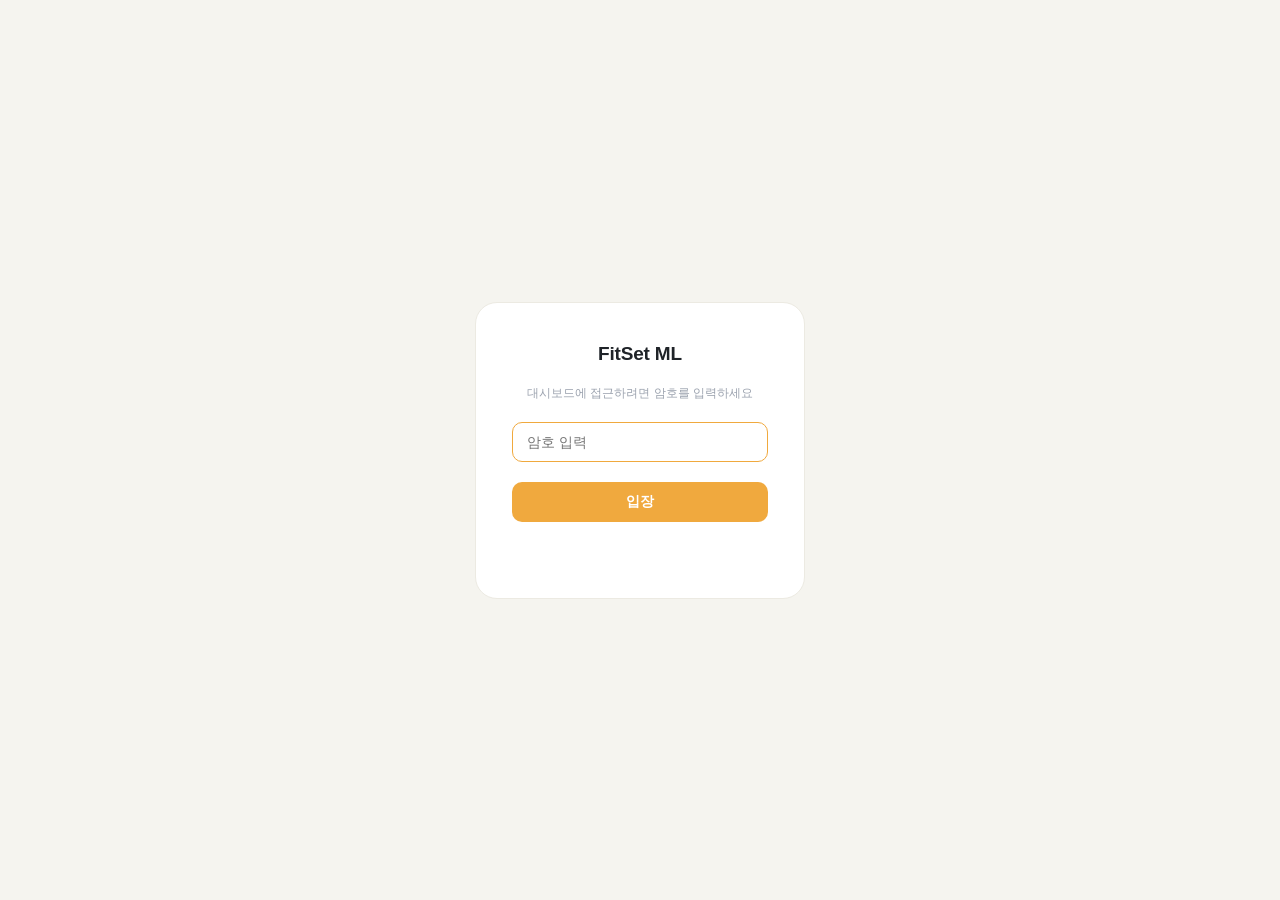
==== commit 9120652d: "fix(training): 업로드 미완료 파일 학습 제외 + 버전 채번 숫자 정렬 (#36) 학습이 17초 만에 실패했다. presigned URL만 발급받고 S3 PUT을 안 한" ====
--- a/static/index.html
+++ b/static/index.html
@@ -545,11 +545,11 @@
 </div>
 
 <script>
-// 대시보드가 열린 호스트 기준으로 같은 서버의 MLflow(:5001)를 가리킨다 (IP/도메인 바뀌어도 자동).
-const MLFLOW = location.protocol + '//' + location.hostname + ':5001';
-document.getElementById('mlflowHomeBtn').href = MLFLOW;
-document.getElementById('navMlflow').href = MLFLOW;
-document.getElementById('kpiMlflowLink').href = MLFLOW;
+// 대시보드와 같은 오리진의 /mlflow 경로를 가리킨다. ALB가 이 경로를 MLflow 컨테이너로 넘긴다.
+const MLFLOW = location.origin + '/mlflow';
+document.getElementById('mlflowHomeBtn').href = MLFLOW + '/';
+document.getElementById('navMlflow').href = MLFLOW + '/';
+document.getElementById('kpiMlflowLink').href = MLFLOW + '/';
 const PASSWORD = '열려라 참깨';
 
 function unlock() {
@@ -617,7 +617,12 @@
     body: body ? JSON.stringify(body) : undefined,
   });
   const data = await res.json();
-  if (!res.ok) throw new Error(data.message || data.detail || JSON.stringify(data));
+  if (!res.ok) {
+    // 실패 봉투 {traceId, error: {code, message}} — 상태코드는 err.status로 별도 전달
+    const err = new Error(data.error?.message || data.detail || JSON.stringify(data));
+    err.status = res.status;
+    throw err;
+  }
   return data;
 }
 
@@ -760,15 +765,21 @@
 }
 
 // 전체선택: 현재 필터·검색으로 보이는 파일들(모든 페이지)을 선택/해제
+// 업로드 대기(uploaded=false)는 S3에 실물이 없어 학습이 400으로 막히므로 제외한다.
 function toggleSelectAll(checked) {
-  visibleFiles().forEach(f =>
+  selectableFiles().forEach(f =>
     checked ? selectedFiles.add(f.filename) : selectedFiles.delete(f.filename));
   renderFiles();
 }
 
+// 보이는 파일 중 학습에 넣을 수 있는 것만
+function selectableFiles() {
+  return visibleFiles().filter(f => f.uploaded !== false);
+}
+
 function updateSelectCount() {
   document.getElementById('selectCount').textContent = `${selectedFiles.size}개 선택됨`;
-  const files = visibleFiles();
+  const files = selectableFiles();
   const all = document.getElementById('selectAll');
   if (all) all.checked = files.length > 0 && files.every(f => selectedFiles.has(f.filename));
 }
@@ -892,7 +903,7 @@
       <div class="deployed-url">${data.modelUrl}</div>`;
   } catch(e) {
     deployedVersion = null;
-    el.innerHTML = `<p class="empty">${e.message.includes('404') ? '배포된 모델 없음' : e.message}</p>`;
+    el.innerHTML = `<p class="empty">${e.status === 404 ? '배포된 모델 없음' : e.message}</p>`;
   }
   renderRuns();   // 배포 배지가 최신 배포 버전을 따라가도록 재렌더
 }
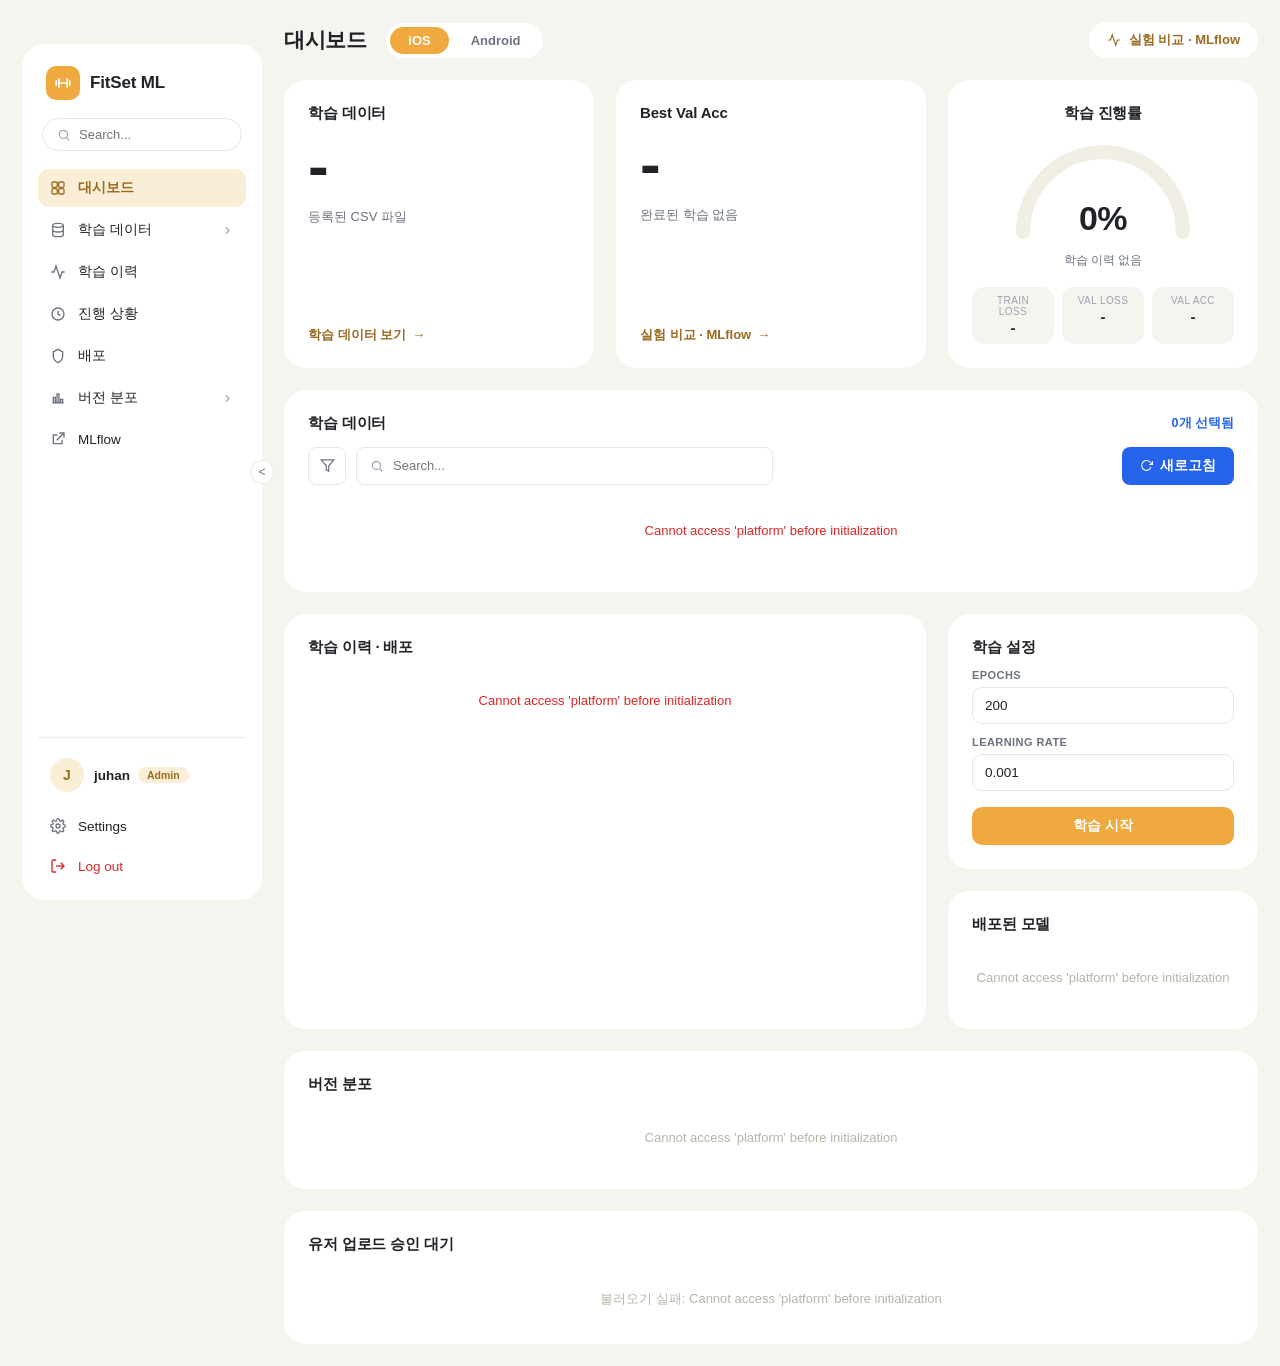
==== commit e69549c5: "feat: 인증 2계층(유저 JWT·어드민 Basic) + 유저 업로드 버킷 분리 + 승격 스켈레톤 + traceId 로깅 (#37) * feat(auth): 유저 JWT RS25" ====
--- a/static/index.html
+++ b/static/index.html
@@ -27,31 +27,8 @@
     }
     button { font-family: inherit; }
 
-    /* ── 잠금 화면 ── */
-    #lockScreen { display: flex; align-items: center; justify-content: center; min-height: 100vh; }
-    .lock-card {
-      background: var(--card); border: 1px solid var(--line); border-radius: 22px;
-      padding: 40px 36px; width: 330px; display: flex; flex-direction: column; gap: 20px;
-    }
-    .lock-card h2 { font-size: 19px; font-weight: 700; text-align: center; letter-spacing: -.01em; }
-    .lock-card p { font-size: 12px; color: var(--gray-light); text-align: center; }
-    .lock-input {
-      padding: 11px 14px; background: #fff; border: 1px solid var(--tline);
-      border-radius: 10px; color: var(--ink); font-size: 14px; outline: none; width: 100%;
-      transition: border-color .12s;
-    }
-    .lock-input:focus { border-color: var(--orange); }
-    .lock-input.error { border-color: #ef4444; animation: shake .25s; }
-    @keyframes shake { 0%,100%{transform:translateX(0)} 25%{transform:translateX(-6px)} 75%{transform:translateX(6px)} }
-    .lock-btn {
-      padding: 11px; border-radius: 10px; border: none; cursor: pointer;
-      background: var(--orange); color: #fff; font-size: 14px; font-weight: 600; width: 100%;
-    }
-    .lock-btn:hover { filter: brightness(.96); }
-    .lock-error { font-size: 12px; color: #ef4444; text-align: center; min-height: 16px; }
-
     /* ── 셸: 사이드바 + 메인 ── */
-    #appView { display: none; }
+    #appView { display: block; }
     .shell { display: flex; min-height: 100vh; gap: 22px; padding: 22px; max-width: 1560px; margin: 0 auto; }
 
     /* ── 사이드바 ── */
@@ -328,19 +305,7 @@
 </head>
 <body>
 
-<!-- 잠금 화면 -->
-<div id="lockScreen">
-  <div class="lock-card">
-    <h2>FitSet ML</h2>
-    <p>대시보드에 접근하려면 암호를 입력하세요</p>
-    <input class="lock-input" id="lockInput" type="password" placeholder="암호 입력"
-      onkeydown="if(event.key==='Enter')unlock()" autofocus />
-    <button class="lock-btn" onclick="unlock()">입장</button>
-    <div class="lock-error" id="lockError"></div>
-  </div>
-</div>
-
-<!-- 메인 앱 -->
+<!-- 메인 앱 — 접근 제어는 서버 Basic 인증(브라우저 팝업)이 담당, 클라 잠금 화면은 폐기 -->
 <div id="appView">
 <div class="shell" id="shell">
 
@@ -527,6 +492,12 @@
         <div id="versionStats"><p class="empty">로딩 중...</p></div>
       </section>
 
+      <!-- 5행: 유저 업로드 승인 대기 — 승인/반려는 서버 구현 중(501) ── -->
+      <section class="card table-card" id="uploadsSection">
+        <div class="card-head"><h2>유저 업로드 승인 대기</h2></div>
+        <div id="uploadsList"><p class="empty">로딩 중...</p></div>
+      </section>
+
     </div>
   </main>
 </div>
@@ -550,23 +521,42 @@
 document.getElementById('mlflowHomeBtn').href = MLFLOW + '/';
 document.getElementById('navMlflow').href = MLFLOW + '/';
 document.getElementById('kpiMlflowLink').href = MLFLOW + '/';
-const PASSWORD = '열려라 참깨';
-
-function unlock() {
-  const input = document.getElementById('lockInput');
-  const errEl = document.getElementById('lockError');
-  if (input.value === PASSWORD) {
-    document.getElementById('lockScreen').style.display = 'none';
-    document.getElementById('appView').style.display = 'block';
-    loadFiles();
-    loadModelInfo();
-    loadRuns();
-    loadVersionStats();
-  } else {
-    errEl.textContent = '암호가 틀렸습니다';
-    input.classList.add('error');
-    input.value = '';
-    setTimeout(() => { input.classList.remove('error'); errEl.textContent = ''; }, 1000);
+// 서버 Basic 인증(정적 파일 미들웨어)을 통과했으면 바로 로드한다.
+// 같은 realm이라 이후 /api/admin/* fetch에도 브라우저가 크리덴셜을 자동으로 실어 보낸다.
+loadFiles();
+loadModelInfo();
+loadRuns();
+loadVersionStats();
+loadUploads();
+
+// ── 유저 업로드 승인 대기 ──────────────────────────────────────────────
+async function loadUploads() {
+  const el = document.getElementById('uploadsList');
+  try {
+    const { data } = await api('GET', '/uploads?status=pending');
+    if (!data.uploads.length) { el.innerHTML = '<p class="empty">승인 대기 업로드가 없습니다.</p>'; return; }
+    el.innerHTML = '<table class="data-table"><thead><tr>' +
+      '<th>파일명</th><th>종목</th><th>유저</th><th>기기</th><th>수집 시각</th><th>업로드</th><th></th>' +
+      '</tr></thead><tbody>' + data.uploads.map(u => `<tr>
+        <td>${u.filename}</td><td>${u.class}</td><td>${u.userId}</td><td>${u.deviceId}</td>
+        <td>${new Date(u.collectedAt).toLocaleString()}</td>
+        <td>${u.uploaded ? '완료' : '대기'}</td>
+        <td style="white-space:nowrap">
+          <button class="btn-deploy-row" onclick="decideUpload('${u.filename}','approve')">승인</button>
+          <button class="btn-deploy-row" style="color:#ef4444" onclick="decideUpload('${u.filename}','reject')">반려</button>
+        </td></tr>`).join('') + '</tbody></table>';
+  } catch (e) {
+    el.innerHTML = `<p class="empty">불러오기 실패: ${e.message}</p>`;
+  }
+}
+
+async function decideUpload(filename, action) {
+  try {
+    await api('POST', `/uploads/${encodeURIComponent(filename)}/${action}`);
+    loadUploads();
+  } catch (e) {
+    // 승격 처리 서버 로직 구현 전에는 501이 온다 — 상태로 구분해 안내
+    alert(e.status === 501 ? '승격 처리는 서버 구현 중입니다 (인터페이스만 준비됨).' : `실패: ${e.message}`);
   }
 }
 
@@ -608,10 +598,11 @@
   loadModelInfo();
   loadRuns();
   loadVersionStats();
+  loadUploads();
 }
 
 async function api(method, path, body) {
-  const res = await fetch(`/api/v1/${platform}${path}`, {
+  const res = await fetch(`/api/admin/v1/${platform}${path}`, {
     method,
     headers: body ? { 'Content-Type': 'application/json' } : {},
     body: body ? JSON.stringify(body) : undefined,
